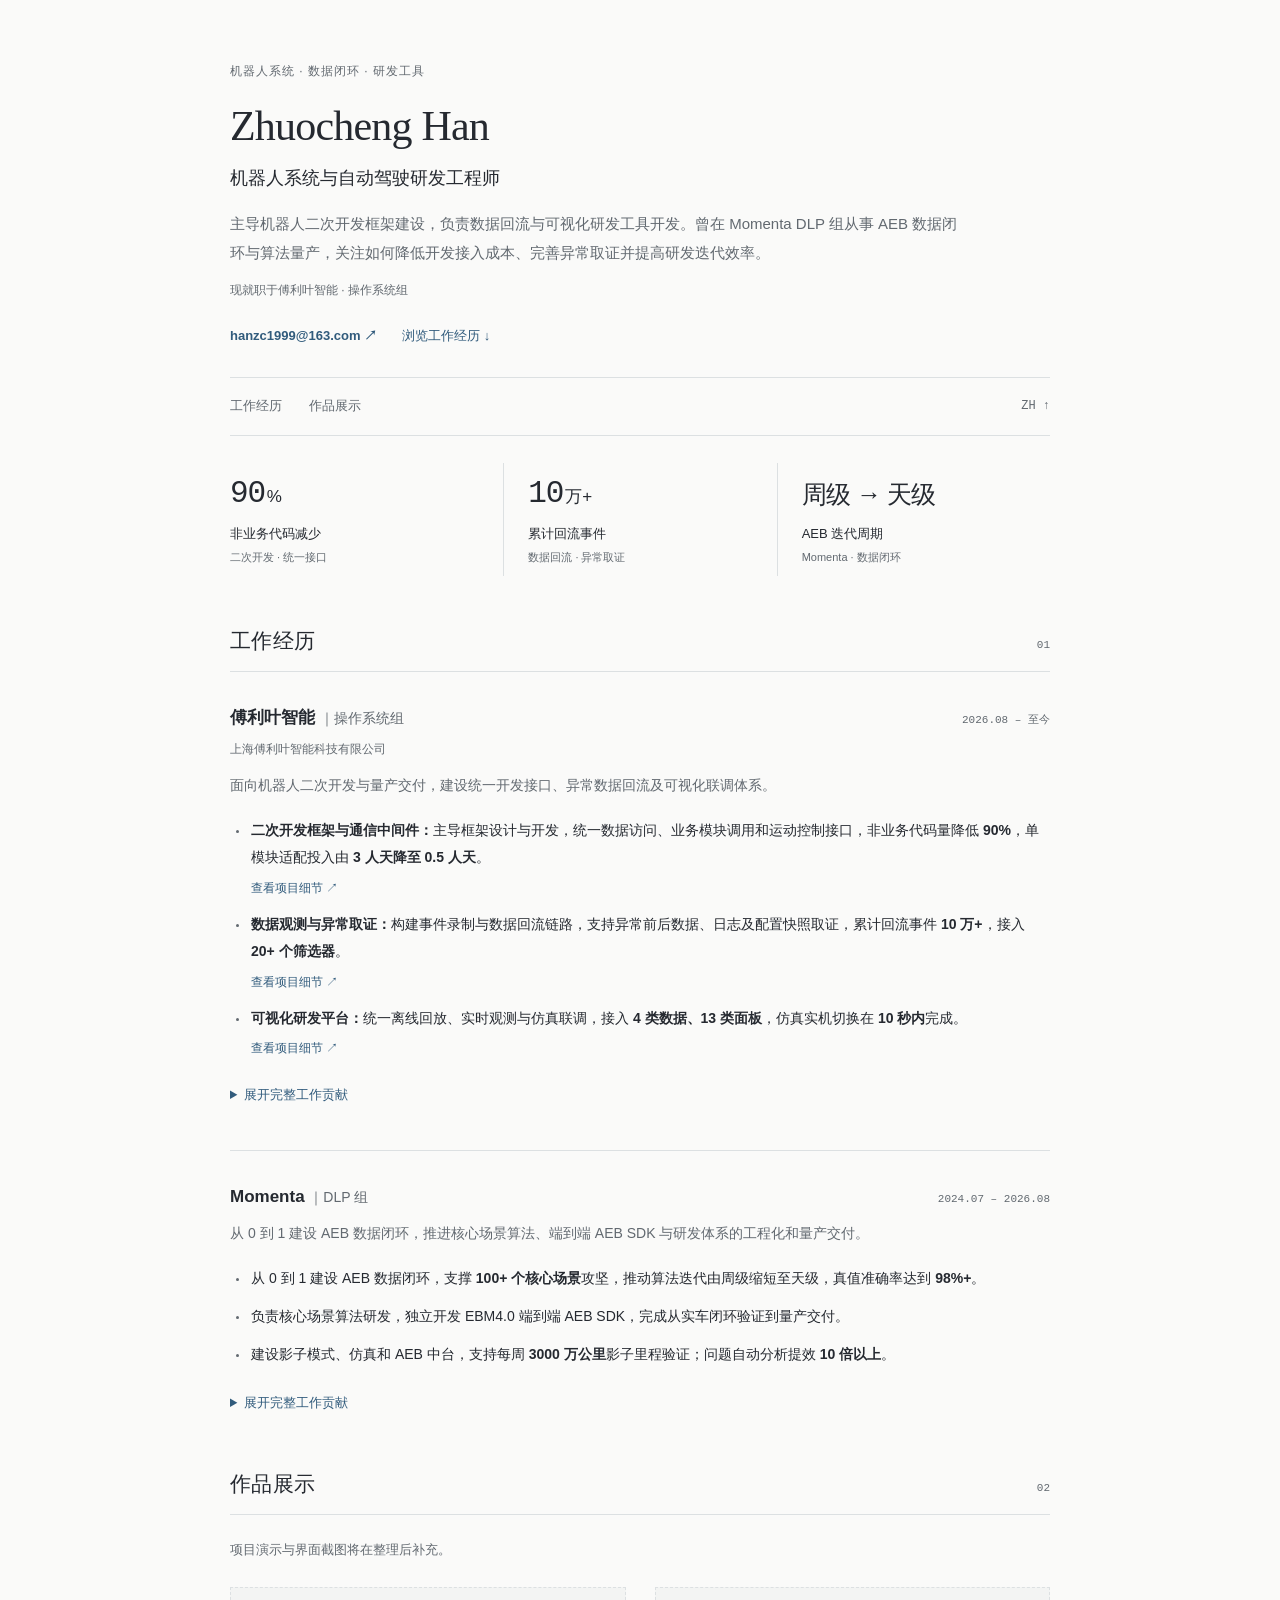
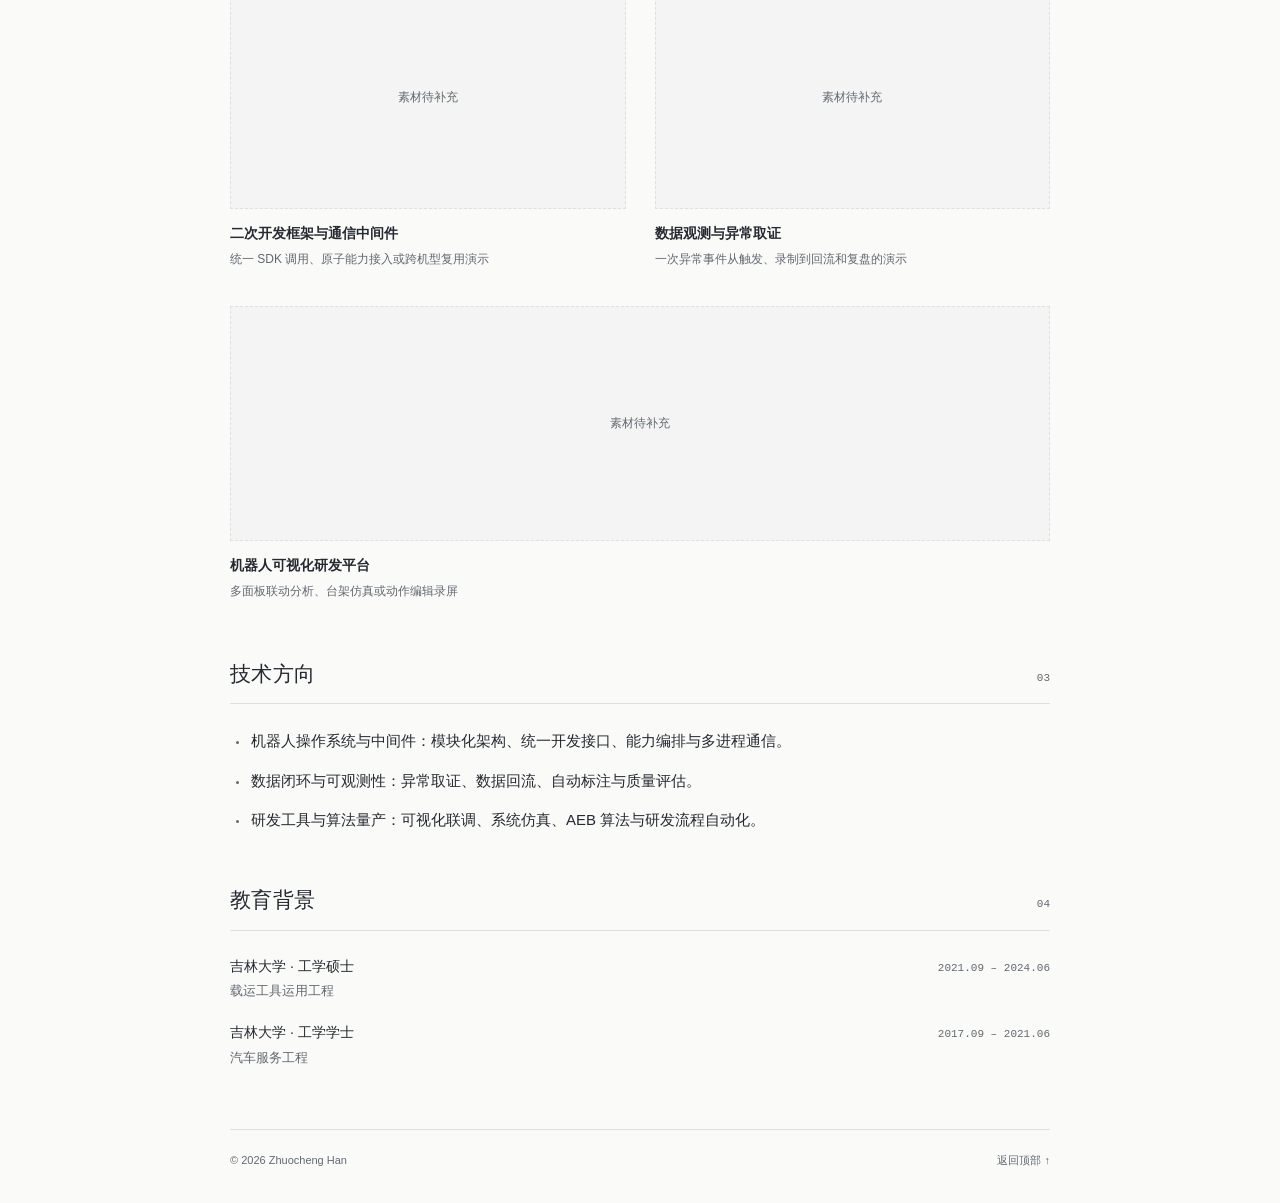
==== index.html @ 3498f0a6 "Consolidate project summaries under work experience and simplify labels" ====
<!doctype html>
<html lang="zh-CN">
<head>
  <meta charset="utf-8">
  <meta name="viewport" content="width=device-width, initial-scale=1">
  <meta name="color-scheme" content="light dark">
  <title>Zhuocheng Han｜机器人系统与自动驾驶研发</title>
  <meta name="description" content="Zhuocheng Han，机器人系统与自动驾驶研发工程师。二次开发框架、数据观测与异常取证、可视化研发平台，以及 Momenta AEB 数据闭环与量产经历。">
  <meta property="og:title" content="Zhuocheng Han｜机器人系统与自动驾驶研发">
  <meta property="og:description" content="Zhuocheng Han，机器人系统与自动驾驶研发工程师。二次开发框架、数据观测与异常取证、可视化研发平台，以及 Momenta AEB 数据闭环与量产经历。">
  <meta property="og:type" content="website">
  <link rel="icon" href="favicon.svg" type="image/svg+xml">
  <link rel="stylesheet" href="style.css">
<link rel="canonical" href="https://ganboyu1999.github.io/">
<meta property="og:locale" content="zh_CN">
<meta property="og:url" content="https://ganboyu1999.github.io/">
</head>
<body id="top" class="home">
  <a class="skip-link" href="#main">跳到正文</a>
  <header class="hero"><div class="hero-copy">
<p class="eyebrow">机器人系统 · 数据闭环 · 研发工具</p>
<h1>Zhuocheng Han</h1>
<p class="subtitle">机器人系统与自动驾驶研发工程师</p>
<p class="hero-about">主导机器人二次开发框架建设，负责数据回流与可视化研发工具开发。曾在 Momenta DLP 组从事 AEB 数据闭环与算法量产，关注如何降低开发接入成本、完善异常取证并提高研发迭代效率。</p>
<p class="current-role">现就职于傅利叶智能 · 操作系统组</p>
<div class="hero-links">
<a class="primary-link" href="mailto:hanzc1999@163.com" aria-label="通过邮件联系：hanzc1999@163.com">hanzc1999@163.com <span aria-hidden="true">↗</span></a><a href="#experience">浏览工作经历 <span aria-hidden="true">↓</span></a>
</div>
</div></header><nav class="page-nav" aria-label="页面导航"><a href="#experience">工作经历</a><a href="#works">作品展示</a><a class="nav-top" href="#top" aria-label="返回页面顶部">ZH ↑</a></nav><main id="main"><section id="highlights" class="impact" aria-label="代表成果">
<a href="#development-framework"><span class="impact-value">90<span>%</span></span><span class="impact-label">非业务代码减少</span><span class="impact-context">二次开发 · 统一接口</span></a>
<a href="#data-observability"><span class="impact-value">10<span>万+</span></span><span class="impact-label">累计回流事件</span><span class="impact-context">数据回流 · 异常取证</span></a>
<a href="#experience"><span class="impact-value impact-words">周级 → 天级</span><span class="impact-label">AEB 迭代周期</span><span class="impact-context">Momenta · 数据闭环</span></a>
</section><section id="experience" aria-labelledby="experience-title"><div class="section-heading">
<h2 id="experience-title">工作经历</h2>
<span class="section-number" aria-hidden="true">01</span>
</div>
<article class="experience"><div class="experience-heading">
<h3>傅利叶智能 <span class="team">｜操作系统组</span>
</h3>
<span class="date">2026.08 – 至今</span>
</div>
<p class="company-full">上海傅利叶智能科技有限公司</p>
<p>面向机器人二次开发与量产交付，建设统一开发接口、异常数据回流及可视化联调体系。</p>
<ul class="experience-summary">
<li id="development-framework">
<strong>二次开发框架与通信中间件：</strong>主导框架设计与开发，统一数据访问、业务模块调用和运动控制接口，非业务代码量降低 <strong>90%</strong>，单模块适配投入由 <strong>3 人天降至 0.5 人天</strong>。<a class="experience-project-link" href="frs.html">查看项目细节 <span aria-hidden="true">↗</span></a>
</li>
<li id="data-observability">
<strong>数据观测与异常取证：</strong>构建事件录制与数据回流链路，支持异常前后数据、日志及配置快照取证，累计回流事件 <strong>10 万+</strong>，接入 <strong>20+ 个筛选器</strong>。<a class="experience-project-link" href="fdi.html">查看项目细节 <span aria-hidden="true">↗</span></a>
</li>
<li id="visual-workbench">
<strong>可视化研发平台：</strong>统一离线回放、实时观测与仿真联调，接入 <strong>4 类数据、13 类面板</strong>，仿真实机切换在 <strong>10 秒内</strong>完成。<a class="experience-project-link" href="fviz.html">查看项目细节 <span aria-hidden="true">↗</span></a>
</li>
</ul>
<details class="experience-details"><summary>展开完整工作贡献</summary><div class="details-content">
<h4>二次开发框架与通信中间件</h4>
<ul>
<li>
<strong>降低二次开发门槛：</strong>主导 二次开发框架设计，以 Python/C++ SDK 和 CLI 统一数据访问、业务模块调用及运动控制接口，将通信接入与运行管理从业务逻辑中抽离，非业务代码量降低 <strong>90%</strong>。</li>
<li>
<strong>提高模块复用与交付效率：</strong>设计 Atom 原子能力架构与 workflow 编排，统一模块生命周期和调用方式，实现进程隔离与断流保护；在 GR3/GRW 等项目量产交付中，单模块适配投入由 <strong>3 人天降至 0.5 人天</strong>。</li>
<li>
<strong>减少重复订阅和缓存占用：</strong>实现共享内存与有界缓存机制，让多个模块复用 DDS Reader 和 Topic 缓存，支持多进程只读访问及按需回收，内存使用效率提升 <strong>20%–30%</strong>。</li>
</ul>
<h4>数据观测与异常取证</h4>
<ul>
<li>
<strong>补齐异常发生前后的证据：</strong>构建 DDS 采集、环形前滚缓存与 MCAP 录制链路，解耦数据接收、录制和上传，支持异常事件取证及训练数据采集，累计录制回流事件 <strong>10 万+</strong>。</li>
<li>
<strong>降低业务事件接入成本：</strong>设计统一接口、独立配置的可扩展筛选器架构，支持业务模块自行开发筛选器，自动收集事件前后数据、日志和配置快照，并支持异步上传、失败重试与重启恢复，已接入 <strong>20+ 个筛选器</strong>。</li>
<li>
<strong>为机器人安全功能提供真实数据：</strong>开发摔倒、急停等安全类筛选器，回流召回率 <strong>100%</strong>、准确率 <strong>99%</strong>，累计回流真实摔倒数据 <strong>300+ 条</strong>，支撑问题回溯、执行器与运控算法安全保护功能的开发测试，以及版本准出和客户交付。</li>
</ul>
<h4>可视化研发平台</h4>
<ul>
<li>
<strong>支撑跨团队联动定位问题：</strong>设计开发机器人可视化研发工作台，统一离线回放与实时观测，接入 MCAP、Parquet、运动学轨迹和实时流 <strong>4 类数据</strong>，实现 3D 状态、曲线、图像和消息联动分析，服务系统、感知、导航及运控团队。</li>
<li>
<strong>降低二次开发联调对实机的依赖：</strong>实现机器人系统级台架仿真、场景编辑及仿真实机快速切换，为二开用户提供可视化开发与联调环境，仿真实机切换在 <strong>10 秒内</strong>完成。</li>
<li>
<strong>支持团队扩展和复用研发工具：</strong>实现插件化面板架构和布局复用，支持二开用户自定义面板，已接入运控、感知、FK/IK 动作编辑等 <strong>13 类功能面板</strong>。</li>
</ul>
</div></details></article><article class="experience"><div class="experience-heading">
<h3>Momenta <span class="team">｜DLP 组</span>
</h3>
<span class="date">2024.07 – 2026.08</span>
</div>
<p>从 0 到 1 建设 AEB 数据闭环，推进核心场景算法、端到端 AEB SDK 与研发体系的工程化和量产交付。</p>
<ul class="experience-summary">
<li>从 0 到 1 建设 AEB 数据闭环，支撑 <strong>100+ 个核心场景</strong>攻坚，推动算法迭代由周级缩短至天级，真值准确率达到 <strong>98%+</strong>。</li>
<li>负责核心场景算法研发，独立开发 EBM4.0 端到端 AEB SDK，完成从实车闭环验证到量产交付。</li>
<li>建设影子模式、仿真和 AEB 中台，支持每周 <strong>3000 万公里</strong>影子里程验证；问题自动分析提效 <strong>10 倍以上</strong>。</li>
</ul>
<details class="experience-details"><summary>展开完整工作贡献</summary><div class="details-content">
<h4>数据闭环</h4>
<ul>
<li>
<strong>搭建 AEB 数据闭环：</strong>从 0 到 1 统一管理 AEB 全量数据，支撑 <strong>100+ 个核心场景</strong>攻坚落地，项目在公司内部 <strong>2 次</strong>获得飞轮悬赏令。</li>
<li>
<strong>提高真值生成效率：</strong>构建自车轨迹、自车刹车轨迹及物体未来轨迹预测，实现全场景 AEB 真值自动生成，支持规控算法迭代及 E2E/RTR/IHC 模型训练，产线自动化率达到 <strong>90%+</strong>、真值准确率达到 <strong>98%+</strong>。</li>
<li>
<strong>加速有效数据积累与算法迭代：</strong>建设高质量 AEB 制动数据产线，累计挖掘触发 bag <strong>1100 万+</strong>、单日回流 <strong>3 万+</strong>，推动算法迭代由<strong>周级缩短至天级</strong>，有效数据积累效率提升 <strong>2 个量级</strong>。</li>
<li>
<strong>降低数据标注成本：</strong>累计自动标注 AEB 黄金数据 <strong>500 万+</strong>，覆盖 <strong>20 亿公里</strong>影子里程，提供 CFAM/DAM/TAM 等指标；标注准确率 <strong>90%+</strong>，节省 <strong>80%+</strong> 标注成本。</li>
</ul>
<h4>算法研发</h4>
<ul>
<li>
<strong>完善核心场景 AEB 能力：</strong>负责动物、通用障碍物、三轮车等场景开发，结合规则与模型优化性能，CPD 达到 <strong>100+</strong>、CFAM 达到 <strong>800+</strong>；负责雪地 AEB 功能开发与整体性能优化，改善核心场景正误报表现和刹停性能。</li>
<li>
<strong>推动端到端算法量产：</strong>独立开发 EBM4.0 版本 E2E AEB SDK，解决工程接入问题，完成从实车闭环验证到量产交付。</li>
</ul>
<h4>研发体系与中台建设</h4>
<ul>
<li>
<strong>打通版本验证与迭代链路：</strong>建设 AEB 热更新影子模式研发体系，连接编译、部署测试、数据回流、自动标注、性能看板、仿真回刷与发版，实现每周 <strong>3000 万公里</strong>影子里程验证；建设评测集、指标和仿真工具，推动仿真实车一致性达到 <strong>90%+</strong>。</li>
<li>
<strong>提高问题分析与流转效率：</strong>开发 Agent 自动分析重点案例和路测上报问题并完成流转，自动分析准确率 <strong>70%+</strong>，提效 <strong>10 倍以上</strong>。</li>
<li>
<strong>建设 AEB 研发协作中台：</strong>作为中台负责人开发全链路工具与 Agent，建设技能仓库并接入 BOT；搭建 FO 平台，集成影子准出、实车看板、数据生产、媒体监控、人工标注、一键训练和版本管理，支持产品、测试等团队协作。</li>
</ul>
</div></details></article></section><section id="works" aria-labelledby="works-title"><div class="section-heading">
<h2 id="works-title">作品展示</h2>
<span class="section-number" aria-hidden="true">02</span>
</div>
<p class="section-note">项目演示与界面截图将在整理后补充。</p>
<div class="works-grid">
<article class="work-item" id="work-frs"><div class="work-placeholder" role="note" aria-label="二次开发框架 作品素材待补充">素材待补充</div>
<div>
<h3>二次开发框架与通信中间件</h3>
<p>统一 SDK 调用、原子能力接入或跨机型复用演示</p>
</div></article><article class="work-item" id="work-fdi"><div class="work-placeholder" role="note" aria-label="数据观测与异常取证 作品素材待补充">素材待补充</div>
<div>
<h3>数据观测与异常取证</h3>
<p>一次异常事件从触发、录制到回流和复盘的演示</p>
</div></article><article class="work-item" id="work-fviz"><div class="work-placeholder" role="note" aria-label="可视化研发平台 作品素材待补充">素材待补充</div>
<div>
<h3>机器人可视化研发平台</h3>
<p>多面板联动分析、台架仿真或动作编辑录屏</p>
</div></article>
</div></section><section aria-labelledby="技术方向-title"><div class="section-heading">
<h2 id="技术方向-title">技术方向</h2>
<span class="section-number" aria-hidden="true">03</span>
</div>
<ul>
<li>机器人操作系统与中间件：模块化架构、统一开发接口、能力编排与多进程通信。</li>
<li>数据闭环与可观测性：异常取证、数据回流、自动标注与质量评估。</li>
<li>研发工具与算法量产：可视化联调、系统仿真、AEB 算法与研发流程自动化。</li>
</ul></section><section aria-labelledby="教育背景-title"><div class="section-heading">
<h2 id="教育背景-title">教育背景</h2>
<span class="section-number" aria-hidden="true">04</span>
</div>
<div class="education">
<div class="experience-heading">
<h3>吉林大学 · 工学硕士</h3>
<span class="date">2021.09 – 2024.06</span>
</div>
<p>载运工具运用工程</p>
</div>
<div class="education">
<div class="experience-heading">
<h3>吉林大学 · 工学学士</h3>
<span class="date">2017.09 – 2021.06</span>
</div>
<p>汽车服务工程</p>
</div></section></main>
  <footer><span>© 2026 Zhuocheng Han</span><a href="#top">返回顶部 ↑</a></footer>
</body>
</html>
---- style.css ----
* { box-sizing: border-box; }
:root { color-scheme: light dark; --background: #fafaf9; --surface: #f2f3f3; --text: #252930; --muted: #626970; --rule: #dce0e2; --link: #315b7c; --soft: #f3f4f3; --serif: Georgia, "Songti SC", "STSong", serif; --sans: -apple-system, BlinkMacSystemFont, "Segoe UI", "PingFang SC", "Microsoft YaHei", sans-serif; --mono: ui-monospace, "SFMono-Regular", Consolas, monospace; }
html { scroll-behavior: smooth; scroll-padding-top: 84px; }
body { max-width: 900px; margin: 0 auto; padding: 48px 40px 32px; background: var(--background); color: var(--text); font-family: var(--sans); font-size: 15px; line-height: 1.9; overflow-wrap: break-word; -webkit-font-smoothing: antialiased; }
h1,h2,h3,h4,p,ul,dl,dd,figure { margin: 0; }
h1 { font-family: var(--serif); font-size: 42px; font-weight: 400; line-height: 1.3; letter-spacing: -.8px; margin-bottom: 10px; }
h2 { font-size: 21px; font-weight: 500; line-height: 1.6; letter-spacing: .3px; }
h3 { font-size: 17px; font-weight: 600; line-height: 1.75; }
h4 { font-size: 15px; font-weight: 600; margin: 24px 0 9px; }
p { margin-bottom: 12px; }
strong { font-weight: 600; color: var(--text); }
a { color: var(--link); text-decoration: none; text-underline-offset: 4px; }
a:hover { text-decoration: underline; }
a:focus-visible,summary:focus-visible { outline: 2px solid var(--link); outline-offset: 5px; }
::selection { background: #dce7ec; color: #1d3548; }
.hero { padding: 12px 0 28px; }
.hero-copy { max-width: 760px; }
.eyebrow { font-size: 12px; letter-spacing: 1px; color: var(--muted); margin-bottom: 16px; }
.subtitle { font-size: 18px; line-height: 1.7; margin-bottom: 15px; }
.hero-about { max-width: 730px; color: var(--muted); margin-bottom: 12px; line-height: 1.95; }
.current-role { font-size: 12px; color: var(--muted); margin-bottom: 0; }
.hero-links { display: flex; align-items: baseline; flex-wrap: wrap; gap: 12px 25px; margin-top: 22px; font-size: 13px; }
.hero-links .primary-link { font-weight: 600; }
.hero-links .email { color: var(--muted); font-size: 12px; }
.page-nav { display: flex; align-items: center; gap: 27px; position: sticky; top: 0; z-index: 3; padding: 16px 0; border-top: 1px solid var(--rule); border-bottom: 1px solid var(--rule); background: var(--background); font-size: 13px; }
.page-nav a { color: var(--muted); white-space: nowrap; }
.page-nav a:hover { color: var(--link); }
.page-nav .nav-top { margin-left: auto; font-family: var(--mono); font-size: 12px; }
main > section { margin-top: 48px; }
.section-heading { display: flex; align-items: baseline; justify-content: space-between; gap: 15px; padding-bottom: 13px; margin-bottom: 23px; border-bottom: 1px solid var(--rule); }
.section-number { color: var(--muted); font-family: var(--mono); font-size: 11px; }
.section-note { color: var(--muted); font-size: 13px; }
.impact { display: grid; grid-template-columns: repeat(3,minmax(0,1fr)); gap: 0; margin-top: 27px; margin-bottom: 2px; }
.impact > a { display: block; padding: 8px 24px 8px 0; color: var(--text); }
.impact > a + a { border-left: 1px solid var(--rule); padding-left: 24px; }
.impact > a:hover { text-decoration: none; }
.impact > a:hover .impact-value { color: var(--link); }
.impact-value { display: flex; align-items: baseline; min-height: 47px; font-family: var(--mono); font-size: 31px; line-height: 1.5; letter-spacing: -1.2px; }
.impact-value > span { font-family: var(--sans); font-size: 17px; letter-spacing: 0; margin-left: 2px; }
.impact-words { white-space: nowrap; align-items: center; font-family: var(--sans); font-size: 25px; letter-spacing: -.7px; line-height: 1.85; }
.impact-label { display: block; font-size: 13px; margin-top: 4px; }
.impact-context { display: block; font-size: 11px; color: var(--muted); margin-top: 1px; }
.project-card { display: grid; grid-template-columns: 34px minmax(0,1fr); gap: 17px; padding: 27px 0; border-bottom: 1px solid var(--rule); }
.project-card:first-of-type { padding-top: 5px; }
.project-card:last-child { padding-bottom: 0; border-bottom: 0; }
.project-number { font-family: var(--mono); font-size: 11px; color: var(--muted); padding-top: 3px; }
.project-topics { font-size: 11px; color: var(--muted); margin-bottom: 6px; }
.project-card h3 a { color: var(--text); }
.project-card h3 a:hover { color: var(--link); }
.project-acronym { font-family: var(--mono); font-size: 12px; font-weight: 400; color: var(--link); margin-left: 11px; white-space: nowrap; }
.project-tagline { margin: 9px 0 5px; font-size: 15px; }
.project-role { color: var(--muted); font-size: 14px; margin-bottom: 10px; }
.project-outcome { font-size: 13px; margin-bottom: 10px; font-weight: 500; }
.project-read { font-size: 12px; }
.experience { margin-top: 31px; }
.experience + .experience { margin-top: 39px; padding-top: 31px; border-top: 1px solid var(--rule); }
.experience-heading { display: flex; align-items: baseline; justify-content: space-between; flex-wrap: wrap; gap: 4px 16px; margin-bottom: 8px; }
.team { font-weight: 400; font-size: 14px; white-space: nowrap; color: var(--muted); }
.date { font-family: var(--mono); color: var(--muted); font-size: 11px; white-space: nowrap; font-variant-numeric: tabular-nums; }
.company-full { font-size: 12px; color: var(--muted); margin-top: -3px; }
.experience > p:not(.company-full) { color: var(--muted); font-size: 14px; }
ul { padding-left: 19px; margin-bottom: 14px; }
li { padding-left: 2px; margin-bottom: 11px; }
li::marker { color: var(--muted); font-size: 10px; }
.experience ul { font-size: 14px; line-height: 1.95; }
.experience li > strong:first-child { font-weight: 600; }
.experience-summary { margin-top: 18px; }
.experience-details { margin-top: 18px; }
.experience-details summary { width: fit-content; color: var(--link); font-size: 13px; cursor: pointer; padding: 4px 0; }
.details-content { border-left: 2px solid var(--rule); padding-left: 18px; margin-top: 17px; }
.works-grid { display: grid; grid-template-columns: repeat(2,minmax(0,1fr)); gap: 29px; margin-top: 24px; }
.work-item { min-width: 0; }
.work-item:last-child { grid-column: 1 / -1; }
.work-placeholder { aspect-ratio: 16/9; display: flex; align-items: center; justify-content: center; border: 1px dashed var(--rule); background: var(--soft); color: var(--muted); font-size: 12px; }
.work-item:last-child .work-placeholder { aspect-ratio: 28/8; }
.work-item h3 { font-size: 14px; margin-top: 12px; }
.work-item p { color: var(--muted); font-size: 12px; margin: 3px 0 6px; }
.work-item a { font-size: 12px; }
.education { margin-top: 16px; }
.education .experience-heading { margin-bottom: 1px; }
.education h3 { font-size: 14px; font-weight: 500; }
.education p { margin-bottom: 0; font-size: 13px; color: var(--muted); }
#contact > p { max-width: 650px; color: var(--muted); font-size: 14px; }
.contact-email { display: inline-block; margin-top: 7px; font-family: var(--mono); font-size: 17px; }
footer { display: flex; justify-content: space-between; gap: 14px; margin-top: 58px; padding-top: 20px; border-top: 1px solid var(--rule); color: var(--muted); font-size: 11px; }
footer a { color: var(--muted); }
.skip-link { position: fixed; top: -100px; left: 16px; z-index: 5; background: var(--background); padding: 8px 12px; }
.skip-link:focus { top: 8px; }
.detail-page { max-width: 860px; }
.detail-header { padding: 4px 0 18px; }
.site-name { font-size: 13px; color: var(--muted); margin-bottom: 0; }
.site-name a { color: var(--text); }
.project-intro { margin-top: 42px; }
.project-intro h1 { font-family: var(--sans); font-size: 28px; font-weight: 500; line-height: 1.55; letter-spacing: 0; }
.project-intro .subtitle { color: var(--muted); font-size: 15px; margin-top: 13px; }
.project-scope { font-size: 13px; padding-top: 13px; border-top: 1px solid var(--rule); }
.project-scope span { color: var(--muted); margin-right: 16px; }
.detail-page main > section { margin-top: 38px; }
.detail-page section > h3 { margin: 23px 0 8px; font-size: 16px; }
.detail-page section p, .detail-page section li { font-size: 14px; line-height: 1.95; }
.results > div { display: grid; grid-template-columns: minmax(0,1fr) minmax(0,1fr); gap: 16px; padding: 11px 0; border-bottom: 1px solid var(--rule); }
.results > div:last-child { border-bottom: 0; }
.results dt { color: var(--muted); font-size: 13px; }
.results dd { text-align: right; font-weight: 500; font-size: 14px; }
.detail-placeholder { border: 1px dashed var(--rule); background: var(--soft); color: var(--muted); padding: 50px 16px; text-align: center; margin: 15px 0 9px; font-size: 13px; }
.back-link { margin-top: 31px; font-size: 13px; }
.case-contact { margin-top: 25px; padding-top: 21px; border-top: 1px solid var(--rule); font-size: 13px; color: var(--muted); }
@media (max-width: 640px) {
 body { padding: 28px 22px; } h1 { font-size: 34px; } h2 { font-size: 19px; } h3 { font-size: 16px; }
 .hero { padding-top: 6px; } .subtitle { font-size: 16px; } .hero-about { font-size: 14px; }
 .hero-links { gap: 9px 22px; } .hero-links .email { flex-basis: 100%; }
 .page-nav { gap: 22px; font-size: 12px; padding: 14px 0; } .page-nav .nav-top { display: none; }
 main > section { margin-top: 38px; } .section-heading { padding-bottom: 11px; margin-bottom: 19px; }
 .impact { margin-top: 21px; } .impact > a { padding-right: 12px; } .impact > a + a { padding-left: 13px; }
 .impact-value { font-size: 27px; min-height: 42px; } .impact-value > span { font-size: 14px; } .impact-words { font-size: 16px; line-height: 1.5; letter-spacing: -.6px; }
 .impact-label { font-size: 11px; } .impact-context { display: none; }
 .project-card { grid-template-columns: 23px minmax(0,1fr); gap: 9px; padding: 23px 0; }
 .project-card h3 { font-size: 16px; } .project-tagline { font-size: 14px; } .project-role { font-size: 13px; }
 .project-outcome { font-size: 12px; } .project-acronym { font-size: 11px; margin-left: 8px; }
 .experience-heading { flex-direction: column; gap: 2px; } .company-full { margin-top: 0; } .date { font-size: 11px; }
 .experience + .experience { margin-top: 30px; padding-top: 25px; } .experience ul { font-size: 14px; }
 .works-grid { grid-template-columns: 1fr; gap: 28px; } .work-item:last-child { grid-column: auto; } .work-item:last-child .work-placeholder { aspect-ratio: 16/9; }
 .contact-email { font-size: 14px; } .project-intro { margin-top: 30px; } .project-intro h1 { font-size: 24px; }
 .detail-page .page-nav { gap: 17px; } .detail-page section p,.detail-page section li { font-size: 14px; }
 footer { margin-top: 43px; }
}
@media (max-width: 360px) { body { padding-left: 18px; padding-right: 18px; } .page-nav { gap: 17px; } .detail-page .page-nav { gap: 11px; } .impact-words { font-size: 14px; line-height: 1.5; } .impact > a + a { padding-left: 10px; } .impact > a { padding-right: 8px; } .results > div { grid-template-columns: 1fr; gap: 2px; } .results dd { text-align: left; } }
@media (prefers-color-scheme: dark) { :root { --background: #151619; --surface: #1c1e22; --text: #d8dadd; --muted: #9da3ac; --rule: #2c3036; --link: #a0bbce; --soft: #191b1e; } ::selection { background: #36444e; color: #eef3f5; } }
@media (prefers-reduced-motion: reduce) { html { scroll-behavior: auto; } }
@media print { :root { --background: #fff; --text: #111; --muted: #444; --rule: #bbb; --link: #111; --soft: #fff; } body { max-width: none; padding: 0; font-size: 11pt; } .page-nav,.skip-link,footer,.work-placeholder,.detail-placeholder,.hero-links { display: none; } main > section { margin-top: 24px; } h2,h3,h4 { break-after: avoid; } li { break-inside: avoid; } .experience-details > .details-content { display: block; content-visibility: visible; } .experience-details::details-content { display: block; content-visibility: visible; } .impact { margin: 16px 0; } .works-grid { display: block; } }

/* Project details are attached to their corresponding employment contribution. */
.experience-project-link { display: block; width: fit-content; margin-top: 5px; font-size: 12px; font-weight: 400; }
.experience-summary > li[id] { scroll-margin-top: 84px; }
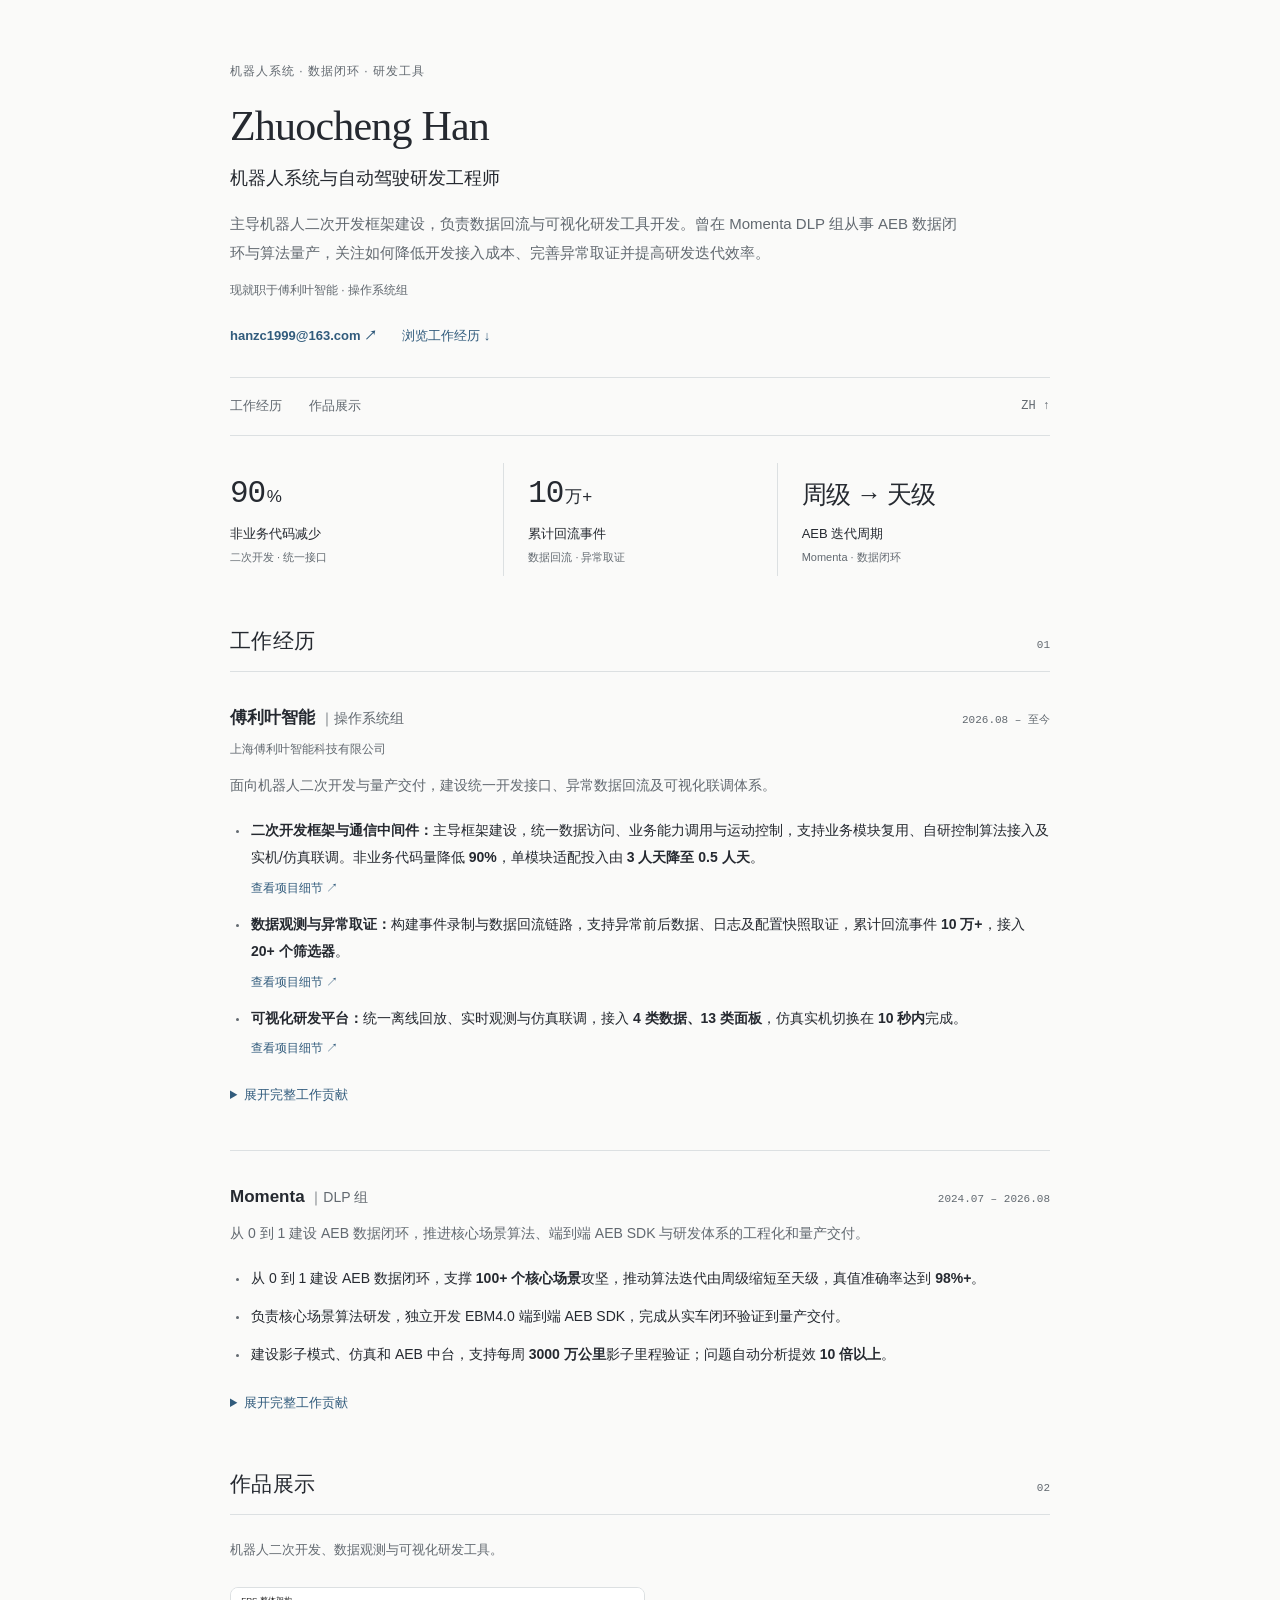
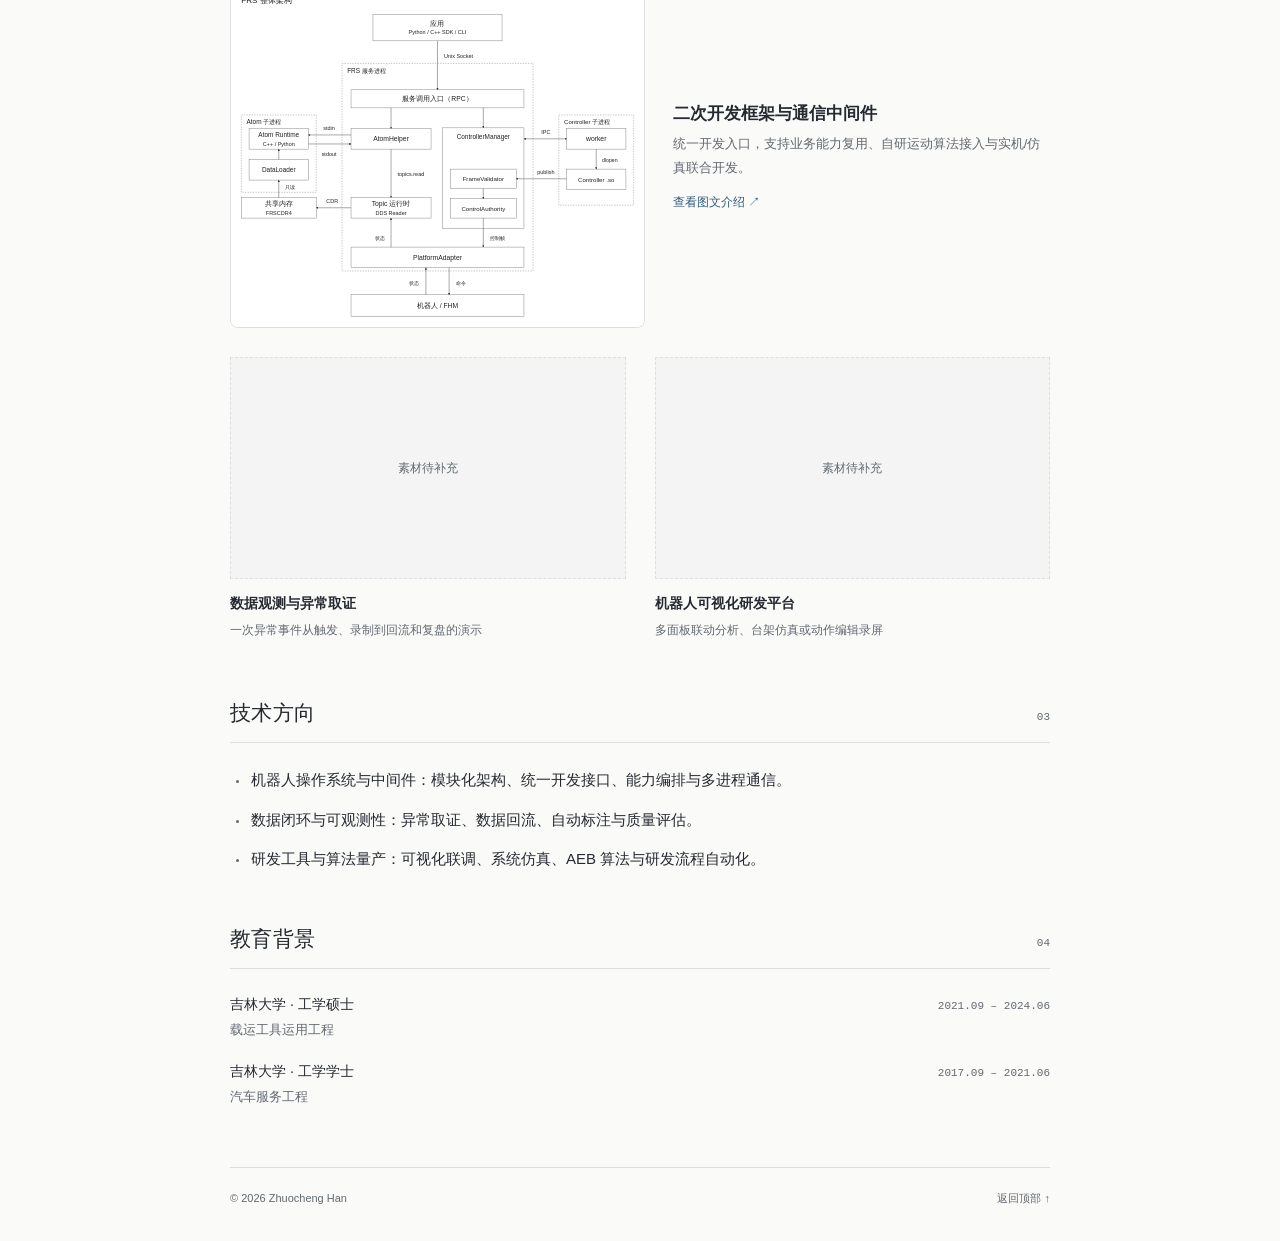
==== commit 3dfabcb7: "补充二次开发成果与作品展示入口" ====
--- a/index.html
+++ b/index.html
@@ -43,7 +43,7 @@
 <p>面向机器人二次开发与量产交付，建设统一开发接口、异常数据回流及可视化联调体系。</p>
 <ul class="experience-summary">
 <li id="development-framework">
-<strong>二次开发框架与通信中间件：</strong>主导框架设计与开发，统一数据访问、业务模块调用和运动控制接口，非业务代码量降低 <strong>90%</strong>，单模块适配投入由 <strong>3 人天降至 0.5 人天</strong>。<a class="experience-project-link" href="frs.html">查看项目细节 <span aria-hidden="true">↗</span></a>
+<strong>二次开发框架与通信中间件：</strong>主导框架建设，统一数据访问、业务能力调用与运动控制，支持业务模块复用、自研控制算法接入及实机/仿真联调。非业务代码量降低 <strong>90%</strong>，单模块适配投入由 <strong>3 人天降至 0.5 人天</strong>。<a class="experience-project-link" href="frs.html">查看项目细节 <span aria-hidden="true">↗</span></a>
 </li>
 <li id="data-observability">
 <strong>数据观测与异常取证：</strong>构建事件录制与数据回流链路，支持异常前后数据、日志及配置快照取证，累计回流事件 <strong>10 万+</strong>，接入 <strong>20+ 个筛选器</strong>。<a class="experience-project-link" href="fdi.html">查看项目细节 <span aria-hidden="true">↗</span></a>
@@ -55,12 +55,12 @@
 <details class="experience-details"><summary>展开完整工作贡献</summary><div class="details-content">
 <h4>二次开发框架与通信中间件</h4>
 <ul>
-<li>
-<strong>降低二次开发门槛：</strong>主导 二次开发框架设计，以 Python/C++ SDK 和 CLI 统一数据访问、业务模块调用及运动控制接口，将通信接入与运行管理从业务逻辑中抽离，非业务代码量降低 <strong>90%</strong>。</li>
-<li>
-<strong>提高模块复用与交付效率：</strong>设计 Atom 原子能力架构与 workflow 编排，统一模块生命周期和调用方式，实现进程隔离与断流保护；在 GR3/GRW 等项目量产交付中，单模块适配投入由 <strong>3 人天降至 0.5 人天</strong>。</li>
-<li>
-<strong>减少重复订阅和缓存占用：</strong>实现共享内存与有界缓存机制，让多个模块复用 DDS Reader 和 Topic 缓存，支持多进程只读访问及按需回收，内存使用效率提升 <strong>20%–30%</strong>。</li>
+<li><strong>降低二次开发门槛：</strong>主导框架设计与开发，统一机器人数据、业务能力及运动控制接口，将通信接入、运行管理和异常处理从业务逻辑中抽离，非业务代码量降低 <strong>90%</strong>。</li>
+<li><strong>提高模块复用与交付效率：</strong>建设可独立开发、部署和组合调用的原子能力体系，统一模块启动、任务执行、状态查询与退出管理，支撑 GR3/GRW 等项目量产交付，单模块适配投入由 <strong>3 人天降至 0.5 人天</strong>。</li>
+<li><strong>支持自研运动算法接入：</strong>建设控制器接入与管理机制，支持用户自主开发运动控制算法，统一控制器运行、切换和停止流程，完成自研控制器与内置运控之间的控制权交接。</li>
+<li><strong>完善任务执行与问题追溯：</strong>贯通任务发起、受理、进度报告及结果查询，支持执行记录留存和异常追踪，提高多模块协作与复杂任务联调效率。</li>
+<li><strong>减少重复数据接入成本：</strong>建设共享数据访问与有界缓存机制，支持多个模块复用订阅及缓存资源，并按使用需求建立和回收，内存使用效率提升 <strong>20%–30%</strong>。</li>
+<li><strong>提高跨环境研发效率：</strong>统一实机与仿真的开发接口，支持业务模块和控制算法在不同环境中接入、验证与联调，减少重复适配及研发过程对实机的依赖。</li>
 </ul>
 <h4>数据观测与异常取证</h4>
 <ul>
@@ -123,12 +123,14 @@
 <h2 id="works-title">作品展示</h2>
 <span class="section-number" aria-hidden="true">02</span>
 </div>
-<p class="section-note">项目演示与界面截图将在整理后补充。</p>
+<p class="section-note">机器人二次开发、数据观测与可视化研发工具。</p>
 <div class="works-grid">
-<article class="work-item" id="work-frs"><div class="work-placeholder" role="note" aria-label="二次开发框架 作品素材待补充">素材待补充</div>
+<article class="work-item" id="work-frs">
+<a class="work-image-link" href="frs.html#project-works" aria-label="查看二次开发框架图文介绍"><img class="work-image" src="assets/frs-module-integration.svg" width="1280" height="1052" loading="lazy" alt="开发者文档中的整体架构图，呈现应用、业务模块、控制器和机器人系统之间的关系"></a>
 <div>
-<h3>二次开发框架与通信中间件</h3>
-<p>统一 SDK 调用、原子能力接入或跨机型复用演示</p>
+<h3><a href="frs.html">二次开发框架与通信中间件</a></h3>
+<p>统一开发入口，支持业务能力复用、自研运动算法接入与实机/仿真联合开发。</p>
+<a href="frs.html#project-works">查看图文介绍 <span aria-hidden="true">↗</span></a>
 </div></article><article class="work-item" id="work-fdi"><div class="work-placeholder" role="note" aria-label="数据观测与异常取证 作品素材待补充">素材待补充</div>
 <div>
 <h3>数据观测与异常取证</h3>
--- a/style.css
+++ b/style.css
@@ -132,3 +132,27 @@
 /* Project details are attached to their corresponding employment contribution. */
 .experience-project-link { display: block; width: fit-content; margin-top: 5px; font-size: 12px; font-weight: 400; }
 .experience-summary > li[id] { scroll-margin-top: 84px; }
+
+.work-image-link { display: block; }
+.work-image { display: block; width: 100%; height: auto; border: 1px solid var(--rule); border-radius: 8px; background: #fff; }
+#work-frs { grid-column: 1 / -1; display: grid; grid-template-columns: minmax(0,1.1fr) minmax(0,1fr); align-items: center; gap: 28px; }
+#work-frs h3 { margin-top: 0; font-size: 17px; }
+#work-frs p { font-size: 13px; }
+#work-fviz { grid-column: auto; }
+#work-fviz .work-placeholder { aspect-ratio: 16 / 9; }
+.work-item h3 a { color: var(--text); font-size: inherit; }
+.outcome-summary { margin-top: 19px; color: var(--muted); }
+.capability-grid { display: grid; grid-template-columns: repeat(2,minmax(0,1fr)); gap: 21px 35px; }
+.capability-grid h3 { margin-bottom: 6px; font-size: 15px; }
+.capability-grid p { margin-bottom: 0; color: var(--muted); }
+.project-showcase { width: min(1040px,calc(100vw - 44px)); margin: 30px 0 0 50%; transform: translateX(-50%); }
+.project-showcase + .project-showcase { margin-top: 42px; }
+.diagram-original { display: block; overflow: hidden; border: 1px solid var(--rule); border-radius: 8px; background: #fff; cursor: zoom-in; }
+.diagram-original > img { display: block; width: 100%; height: auto; }
+.diagram-source-link { display: inline-block; margin-top: 6px; font-size: 12px; }
+.project-showcase figcaption { display: grid; grid-template-columns: 26px minmax(0,1fr); gap: 12px; max-width: 780px; margin: 16px auto 0; }
+.showcase-number { padding-top: 3px; color: var(--muted); font-family: var(--mono); font-size: 11px; }
+.project-showcase h3 { margin-bottom: 5px; font-size: 16px; }
+.project-showcase p { margin-bottom: 0; color: var(--muted); }
+@media(max-width:640px) { #work-frs { grid-template-columns: 1fr; gap: 14px; } .capability-grid { grid-template-columns: 1fr; gap: 20px; } .project-showcase + .project-showcase { margin-top: 32px; } .project-showcase figcaption { grid-template-columns: 21px minmax(0,1fr); gap: 9px; } }
+@media print { .project-showcase { width: 100%; margin-left: 0; transform: none; break-inside: avoid; } .diagram-original > img { max-height: 360px; object-fit: contain; } #work-frs { display: block; } }
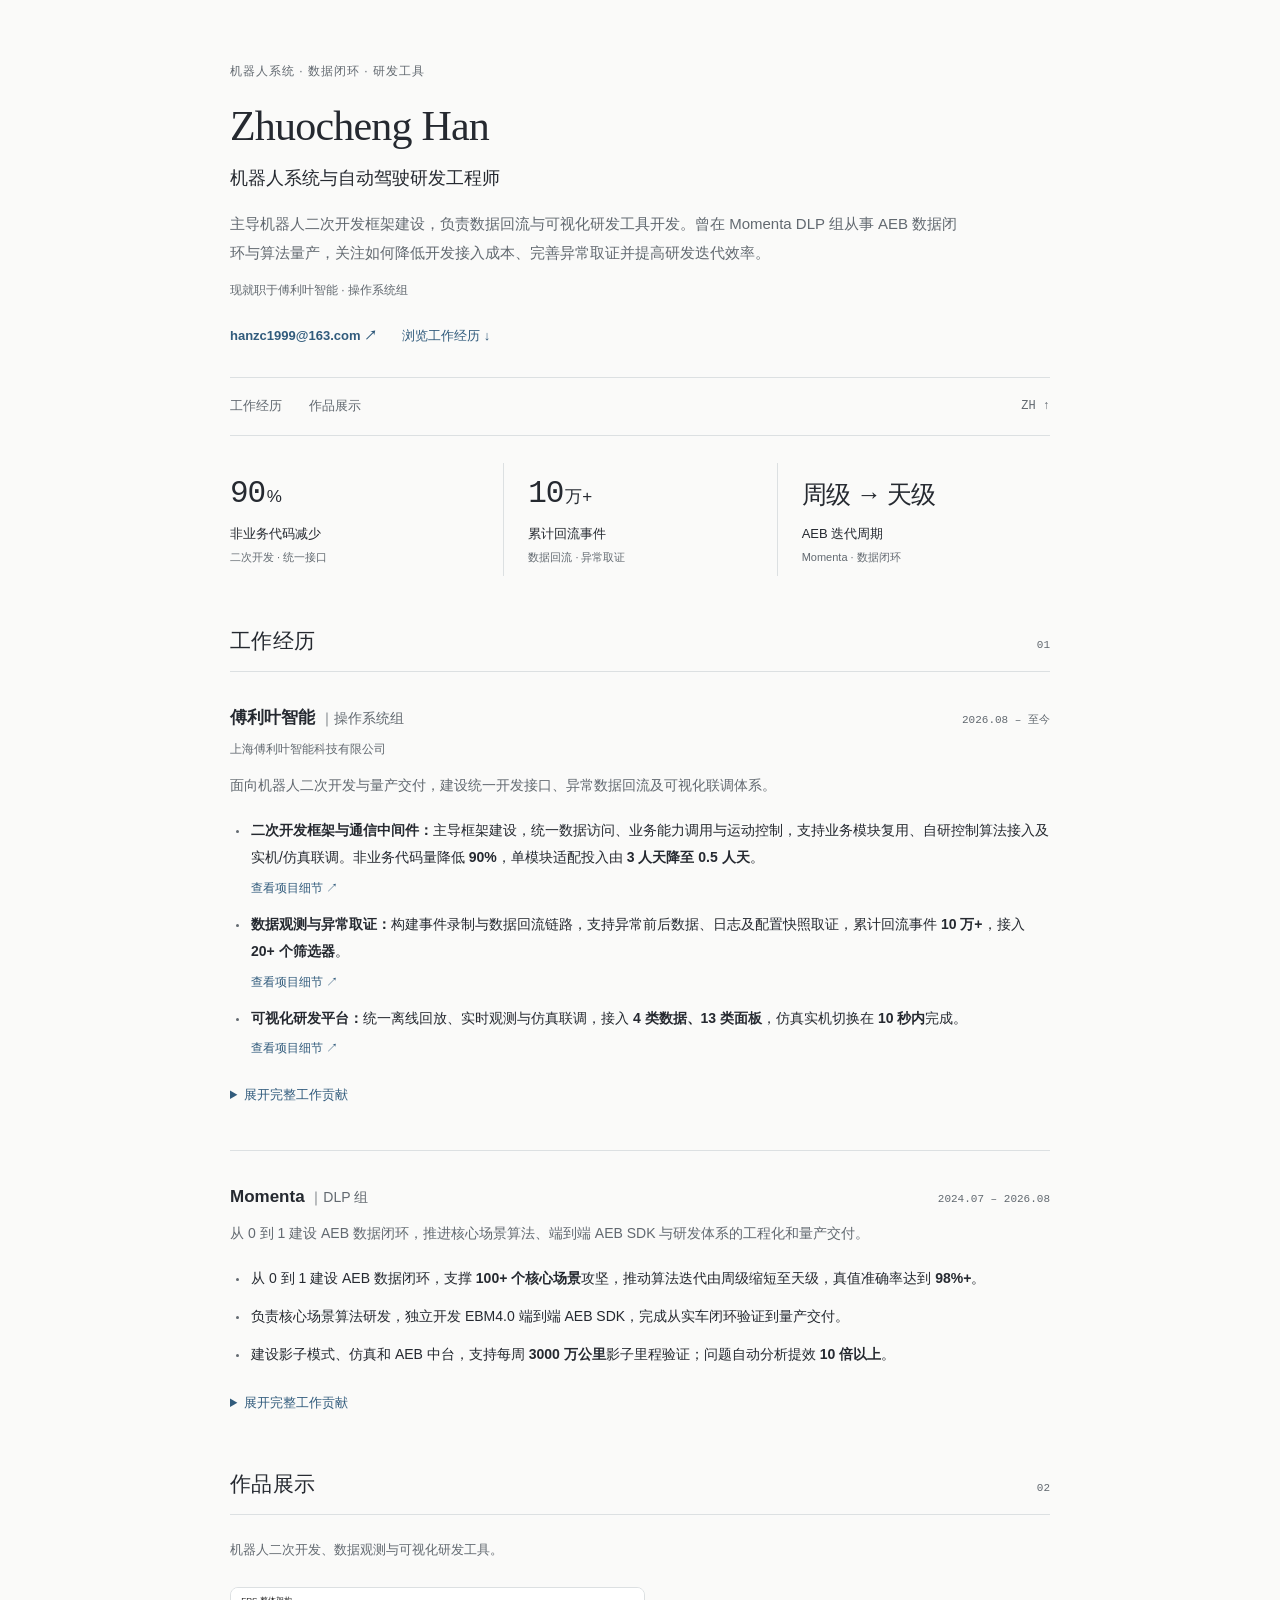
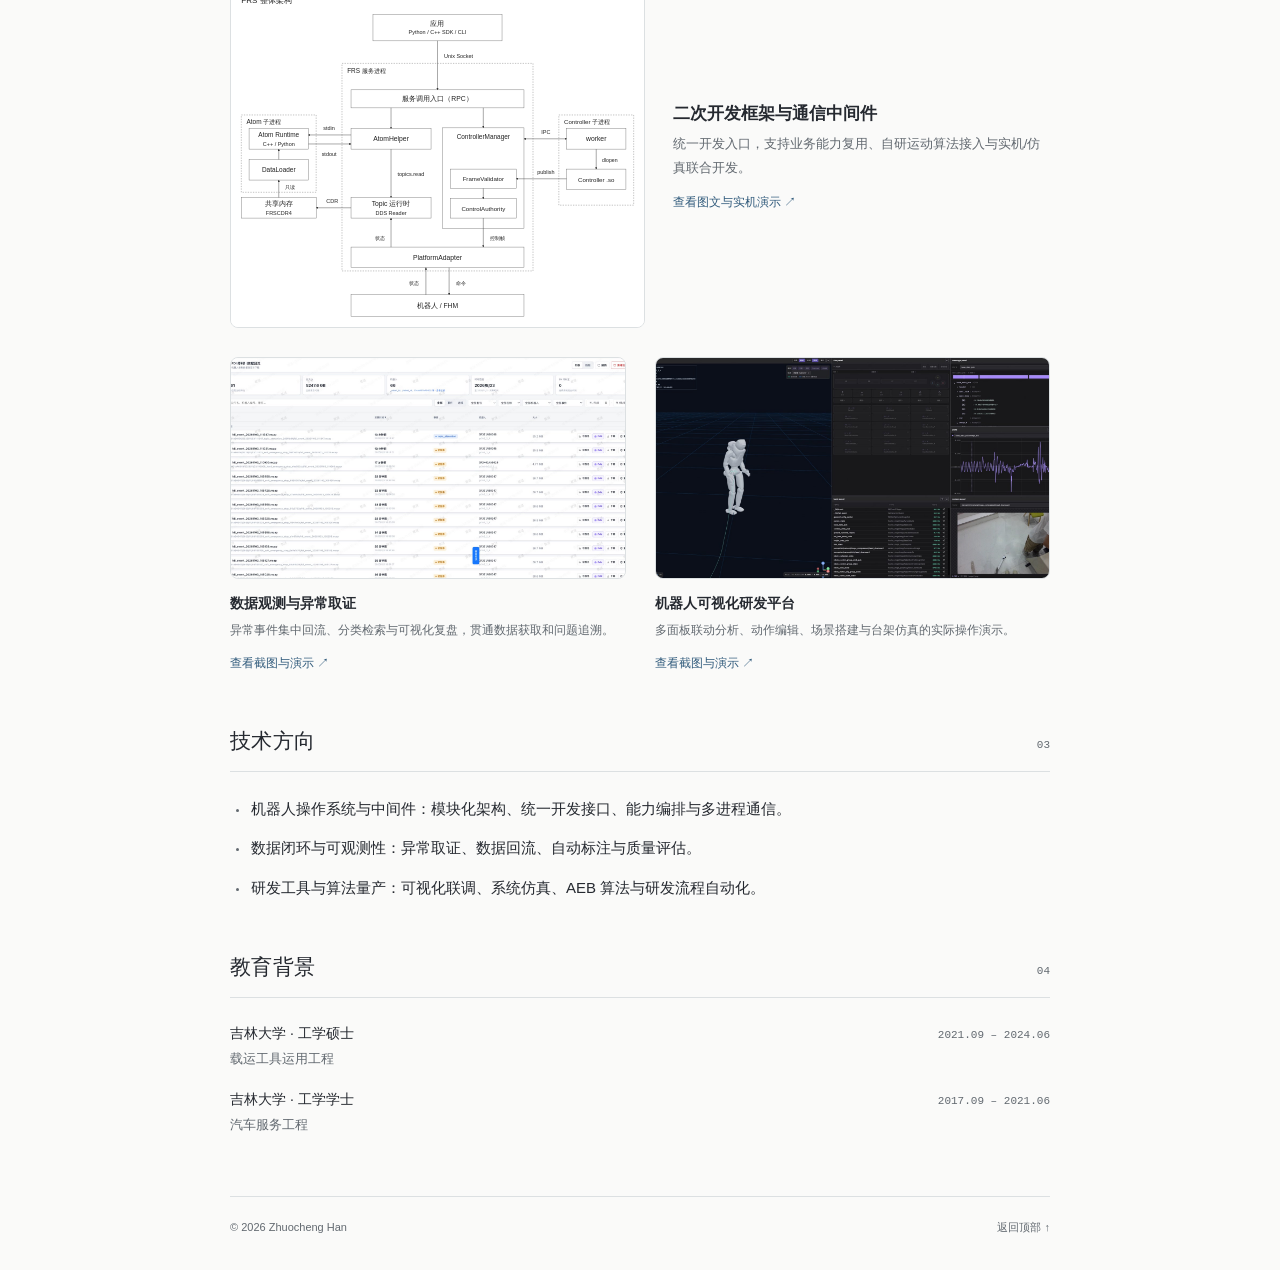
==== commit 31ff97c6: "补充实机、数据回流与可视化作品演示" ====
--- a/index.html
+++ b/index.html
@@ -130,15 +130,19 @@
 <div>
 <h3><a href="frs.html">二次开发框架与通信中间件</a></h3>
 <p>统一开发入口，支持业务能力复用、自研运动算法接入与实机/仿真联合开发。</p>
-<a href="frs.html#project-works">查看图文介绍 <span aria-hidden="true">↗</span></a>
-</div></article><article class="work-item" id="work-fdi"><div class="work-placeholder" role="note" aria-label="数据观测与异常取证 作品素材待补充">素材待补充</div>
+<a href="frs.html#project-works">查看图文与实机演示 <span aria-hidden="true">↗</span></a>
+</div></article><article class="work-item" id="work-fdi">
+<a class="work-image-link" href="fdi.html#project-works" aria-label="查看数据观测与异常取证作品"><img class="work-image" src="assets/fdi-data-library.jpg" width="1600" height="836" loading="lazy" alt="机器人异常事件数据回流平台的统计、筛选与事件列表"></a>
 <div>
-<h3>数据观测与异常取证</h3>
-<p>一次异常事件从触发、录制到回流和复盘的演示</p>
-</div></article><article class="work-item" id="work-fviz"><div class="work-placeholder" role="note" aria-label="可视化研发平台 作品素材待补充">素材待补充</div>
+<h3><a href="fdi.html">数据观测与异常取证</a></h3>
+<p>异常事件集中回流、分类检索与可视化复盘，贯通数据获取和问题追溯。</p>
+<a href="fdi.html#project-works">查看截图与演示 <span aria-hidden="true">↗</span></a>
+</div></article><article class="work-item" id="work-fviz">
+<a class="work-image-link" href="fviz.html#project-works" aria-label="查看机器人可视化研发平台作品"><img class="work-image" src="assets/fviz-analysis-workbench.jpg" width="1600" height="820" loading="lazy" alt="机器人三维姿态、曲线、消息与相机图像联动展示的研发工作台"></a>
 <div>
-<h3>机器人可视化研发平台</h3>
-<p>多面板联动分析、台架仿真或动作编辑录屏</p>
+<h3><a href="fviz.html">机器人可视化研发平台</a></h3>
+<p>多面板联动分析、动作编辑、场景搭建与台架仿真的实际操作演示。</p>
+<a href="fviz.html#project-works">查看截图与演示 <span aria-hidden="true">↗</span></a>
 </div></article>
 </div></section><section aria-labelledby="技术方向-title"><div class="section-heading">
 <h2 id="技术方向-title">技术方向</h2>
--- a/style.css
+++ b/style.css
@@ -156,3 +156,10 @@
 .project-showcase p { margin-bottom: 0; color: var(--muted); }
 @media(max-width:640px) { #work-frs { grid-template-columns: 1fr; gap: 14px; } .capability-grid { grid-template-columns: 1fr; gap: 20px; } .project-showcase + .project-showcase { margin-top: 32px; } .project-showcase figcaption { grid-template-columns: 21px minmax(0,1fr); gap: 9px; } }
 @media print { .project-showcase { width: 100%; margin-left: 0; transform: none; break-inside: avoid; } .diagram-original > img { max-height: 360px; object-fit: contain; } #work-frs { display: block; } }
+
+.showcase-video { display: block; width: 100%; height: auto; border: 1px solid var(--rule); border-radius: 8px; background: #0a0e16; }
+.showcase-video:focus-visible { outline: 2px solid var(--link); outline-offset: 4px; }
+.media-caption-meta { display: block; margin-top: 6px; color: var(--muted); font-size: 12px; font-variant-numeric: tabular-nums; }
+.screenshot-original { background: #0a0e16; }
+#work-fdi .work-image, #work-fviz .work-image { aspect-ratio: 16 / 9; object-fit: cover; object-position: top; }
+@media print { .showcase-video { max-height: 320px; object-fit: contain; } }
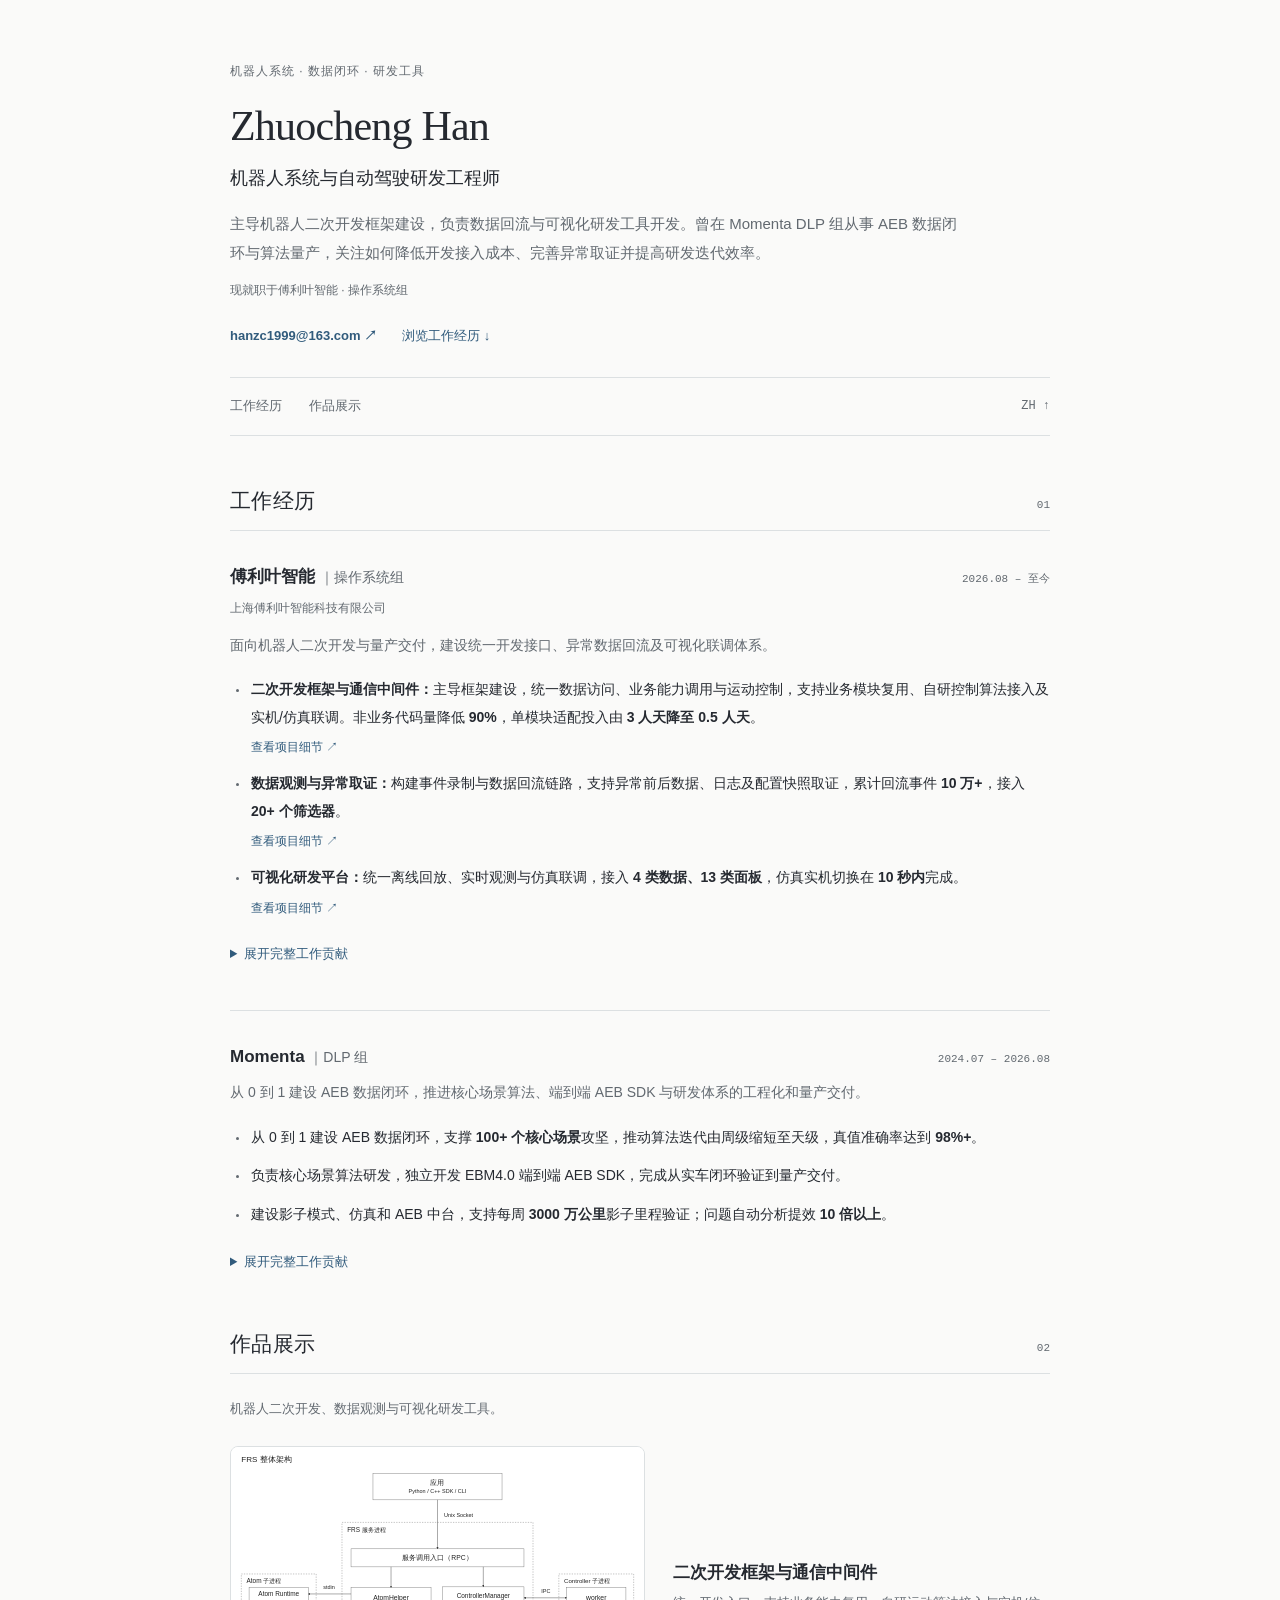
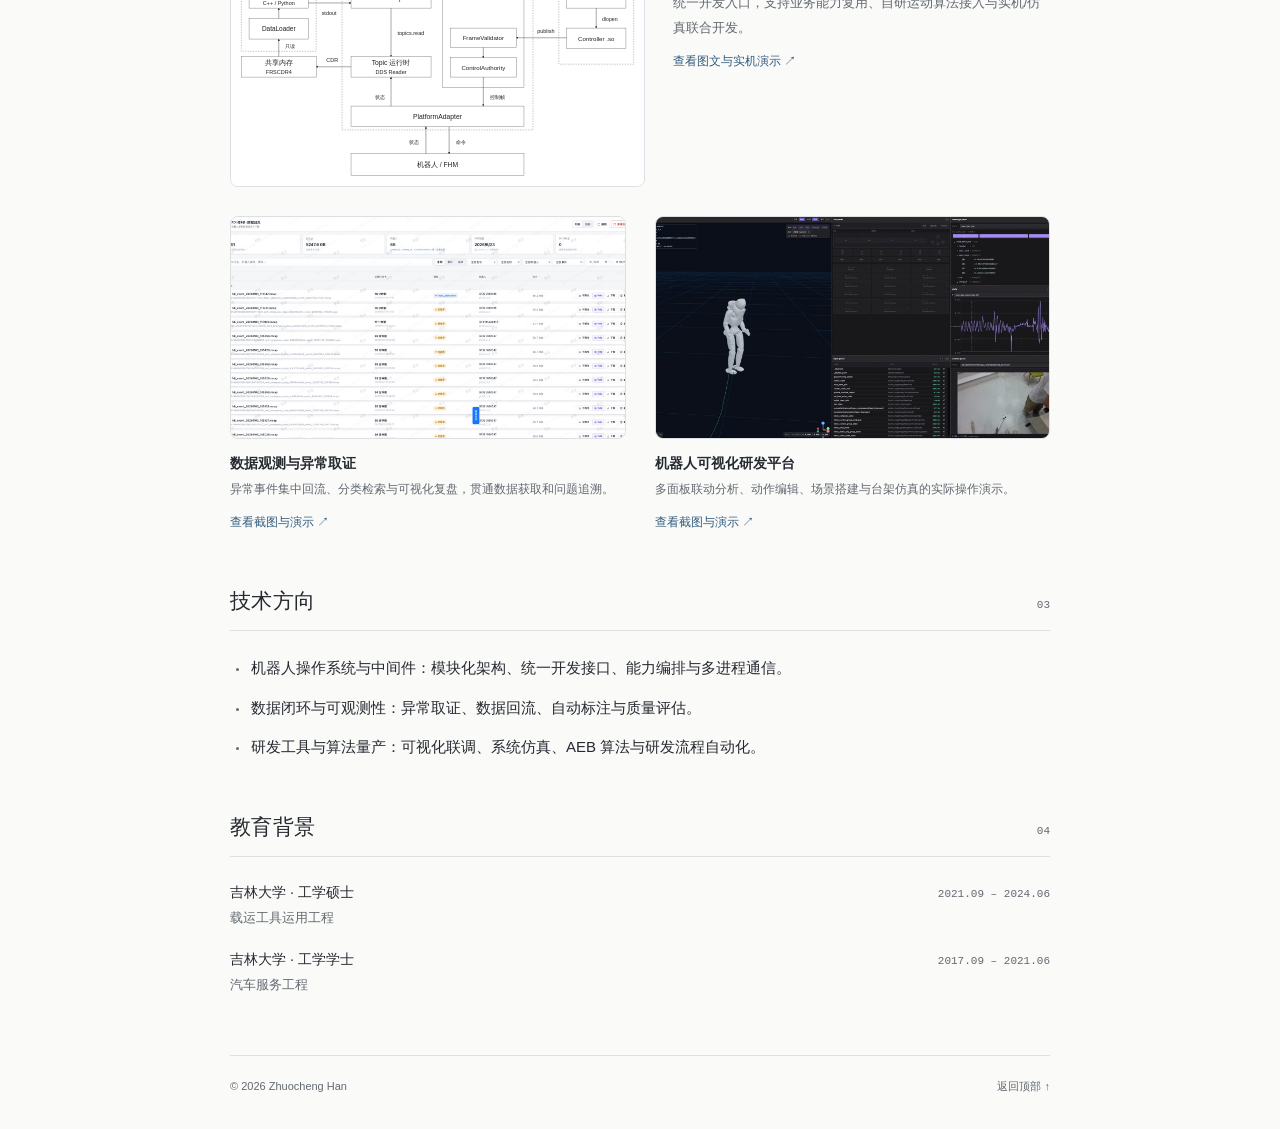
==== commit 29b8f128: "Remove homepage achievement overview" ====
--- a/index.html
+++ b/index.html
@@ -26,11 +26,7 @@
 <div class="hero-links">
 <a class="primary-link" href="mailto:hanzc1999@163.com" aria-label="通过邮件联系：hanzc1999@163.com">hanzc1999@163.com <span aria-hidden="true">↗</span></a><a href="#experience">浏览工作经历 <span aria-hidden="true">↓</span></a>
 </div>
-</div></header><nav class="page-nav" aria-label="页面导航"><a href="#experience">工作经历</a><a href="#works">作品展示</a><a class="nav-top" href="#top" aria-label="返回页面顶部">ZH ↑</a></nav><main id="main"><section id="highlights" class="impact" aria-label="代表成果">
-<a href="#development-framework"><span class="impact-value">90<span>%</span></span><span class="impact-label">非业务代码减少</span><span class="impact-context">二次开发 · 统一接口</span></a>
-<a href="#data-observability"><span class="impact-value">10<span>万+</span></span><span class="impact-label">累计回流事件</span><span class="impact-context">数据回流 · 异常取证</span></a>
-<a href="#experience"><span class="impact-value impact-words">周级 → 天级</span><span class="impact-label">AEB 迭代周期</span><span class="impact-context">Momenta · 数据闭环</span></a>
-</section><section id="experience" aria-labelledby="experience-title"><div class="section-heading">
+</div></header><nav class="page-nav" aria-label="页面导航"><a href="#experience">工作经历</a><a href="#works">作品展示</a><a class="nav-top" href="#top" aria-label="返回页面顶部">ZH ↑</a></nav><main id="main"><section id="experience" aria-labelledby="experience-title"><div class="section-heading">
 <h2 id="experience-title">工作经历</h2>
 <span class="section-number" aria-hidden="true">01</span>
 </div>
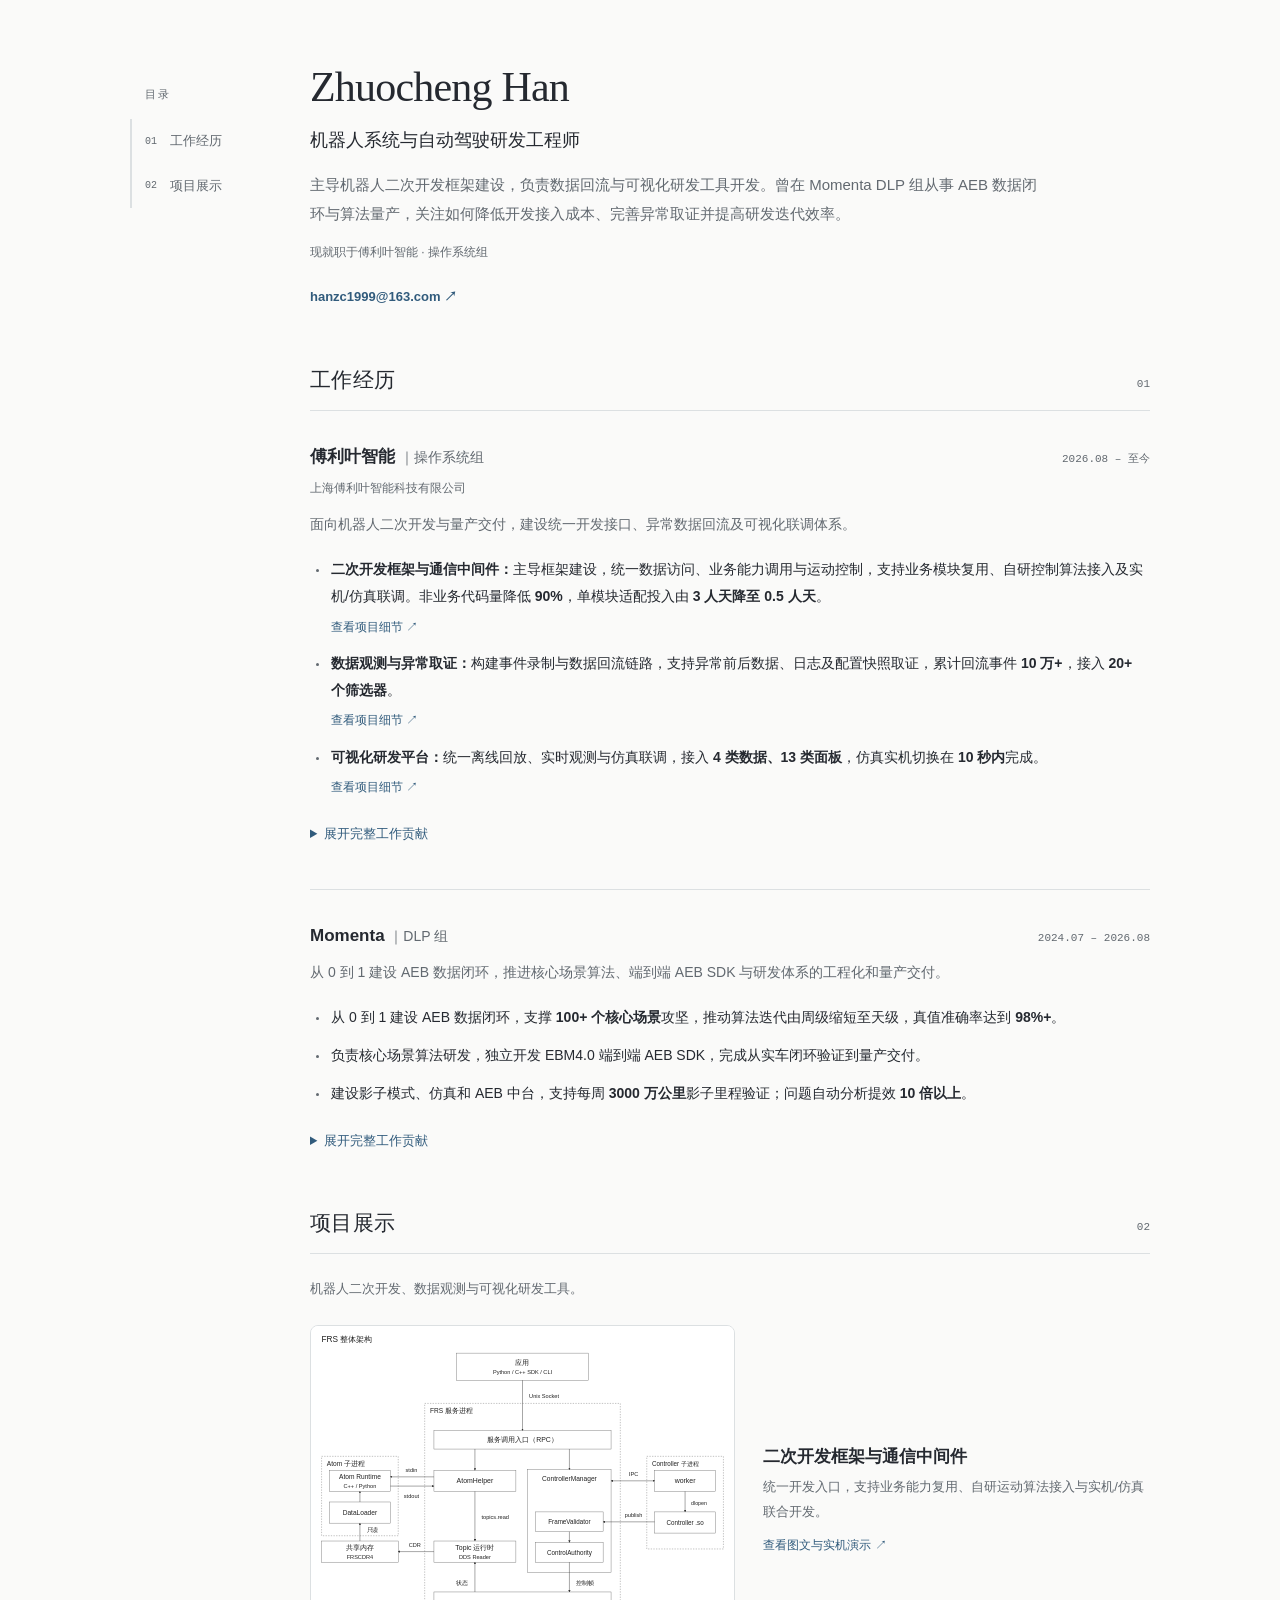
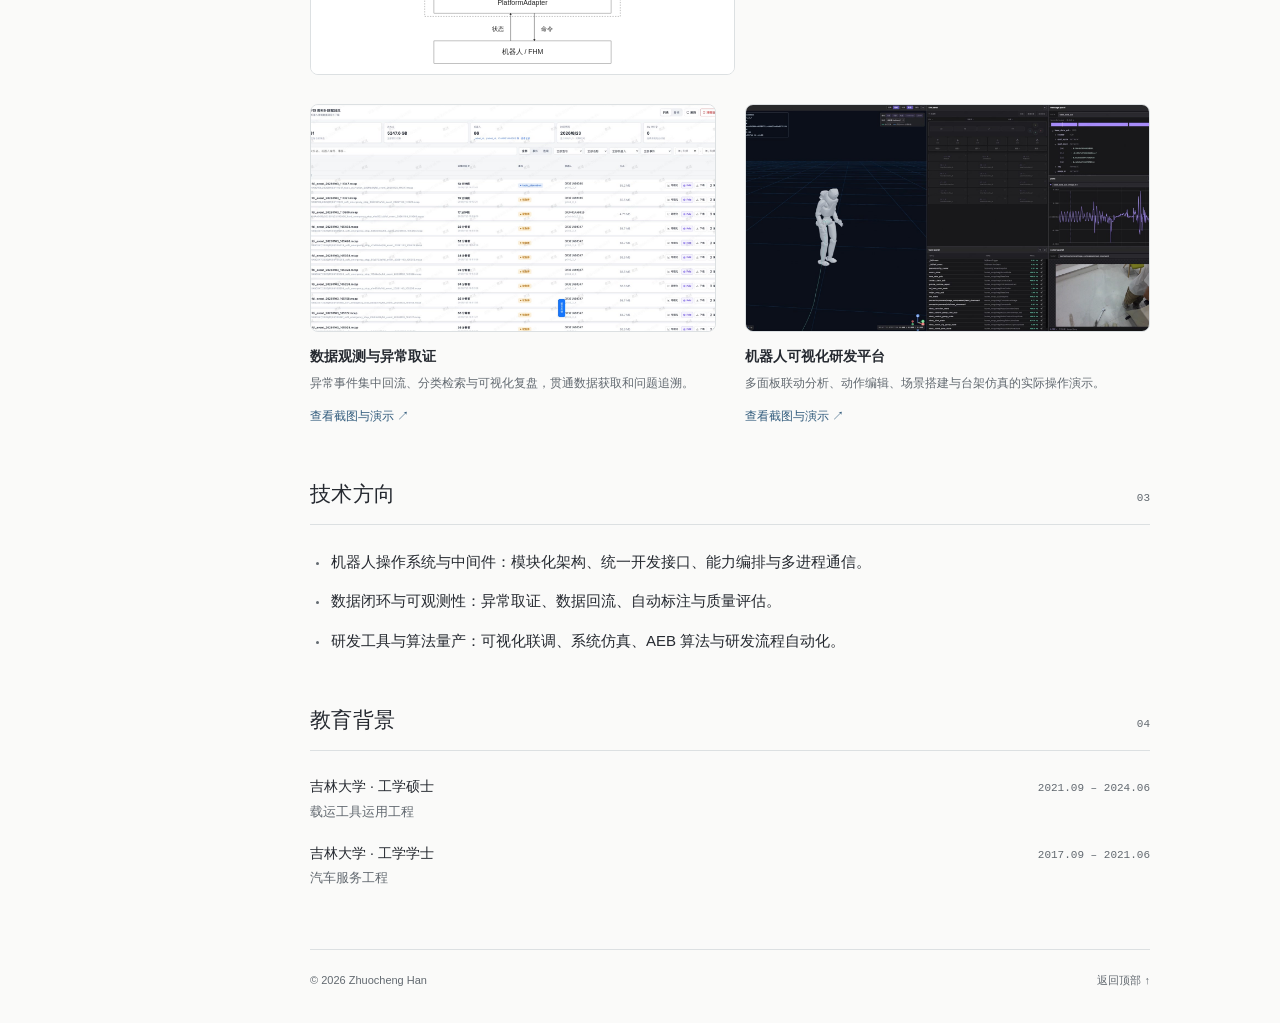
==== commit 6f6777a7: "Add sidebar navigation and refine homepage wording" ====
--- a/index.html
+++ b/index.html
@@ -11,6 +11,7 @@
   <meta property="og:type" content="website">
   <link rel="icon" href="favicon.svg" type="image/svg+xml">
   <link rel="stylesheet" href="style.css">
+  <script src="navigation.js" defer></script>
 <link rel="canonical" href="https://ganboyu1999.github.io/">
 <meta property="og:locale" content="zh_CN">
 <meta property="og:url" content="https://ganboyu1999.github.io/">
@@ -18,15 +19,27 @@
 <body id="top" class="home">
   <a class="skip-link" href="#main">跳到正文</a>
   <header class="hero"><div class="hero-copy">
-<p class="eyebrow">机器人系统 · 数据闭环 · 研发工具</p>
 <h1>Zhuocheng Han</h1>
 <p class="subtitle">机器人系统与自动驾驶研发工程师</p>
 <p class="hero-about">主导机器人二次开发框架建设，负责数据回流与可视化研发工具开发。曾在 Momenta DLP 组从事 AEB 数据闭环与算法量产，关注如何降低开发接入成本、完善异常取证并提高研发迭代效率。</p>
 <p class="current-role">现就职于傅利叶智能 · 操作系统组</p>
 <div class="hero-links">
-<a class="primary-link" href="mailto:hanzc1999@163.com" aria-label="通过邮件联系：hanzc1999@163.com">hanzc1999@163.com <span aria-hidden="true">↗</span></a><a href="#experience">浏览工作经历 <span aria-hidden="true">↓</span></a>
+<a class="primary-link" href="mailto:hanzc1999@163.com" aria-label="通过邮件联系：hanzc1999@163.com">hanzc1999@163.com <span aria-hidden="true">↗</span></a>
 </div>
-</div></header><nav class="page-nav" aria-label="页面导航"><a href="#experience">工作经历</a><a href="#works">作品展示</a><a class="nav-top" href="#top" aria-label="返回页面顶部">ZH ↑</a></nav><main id="main"><section id="experience" aria-labelledby="experience-title"><div class="section-heading">
+</div></header>
+<nav class="side-nav" aria-label="页面目录">
+  <p class="directory-title">目录</p>
+  <a href="#experience"><span aria-hidden="true">01</span>工作经历</a>
+  <a href="#works"><span aria-hidden="true">02</span>项目展示</a>
+</nav>
+<details class="mobile-directory">
+  <summary>目录 <span aria-hidden="true">≡</span></summary>
+  <nav aria-label="页面目录">
+    <a href="#experience"><span aria-hidden="true">01</span>工作经历</a>
+    <a href="#works"><span aria-hidden="true">02</span>项目展示</a>
+  </nav>
+</details>
+<main id="main"><section id="experience" aria-labelledby="experience-title"><div class="section-heading">
 <h2 id="experience-title">工作经历</h2>
 <span class="section-number" aria-hidden="true">01</span>
 </div>
@@ -91,7 +104,7 @@
 <h4>数据闭环</h4>
 <ul>
 <li>
-<strong>搭建 AEB 数据闭环：</strong>从 0 到 1 统一管理 AEB 全量数据，支撑 <strong>100+ 个核心场景</strong>攻坚落地，项目在公司内部 <strong>2 次</strong>获得飞轮悬赏令。</li>
+<strong>搭建 AEB 数据闭环：</strong>从0到1搭建AEB数据闭环体系，支撑 <strong>100+ 个核心场景</strong>攻坚落地，项目在公司内部 <strong>2 次</strong>获得飞轮悬赏令。</li>
 <li>
 <strong>提高真值生成效率：</strong>构建自车轨迹、自车刹车轨迹及物体未来轨迹预测，实现全场景 AEB 真值自动生成，支持规控算法迭代及 E2E/RTR/IHC 模型训练，产线自动化率达到 <strong>90%+</strong>、真值准确率达到 <strong>98%+</strong>。</li>
 <li>
@@ -116,7 +129,7 @@
 <strong>建设 AEB 研发协作中台：</strong>作为中台负责人开发全链路工具与 Agent，建设技能仓库并接入 BOT；搭建 FO 平台，集成影子准出、实车看板、数据生产、媒体监控、人工标注、一键训练和版本管理，支持产品、测试等团队协作。</li>
 </ul>
 </div></details></article></section><section id="works" aria-labelledby="works-title"><div class="section-heading">
-<h2 id="works-title">作品展示</h2>
+<h2 id="works-title">项目展示</h2>
 <span class="section-number" aria-hidden="true">02</span>
 </div>
 <p class="section-note">机器人二次开发、数据观测与可视化研发工具。</p>
@@ -128,13 +141,13 @@
 <p>统一开发入口，支持业务能力复用、自研运动算法接入与实机/仿真联合开发。</p>
 <a href="frs.html#project-works">查看图文与实机演示 <span aria-hidden="true">↗</span></a>
 </div></article><article class="work-item" id="work-fdi">
-<a class="work-image-link" href="fdi.html#project-works" aria-label="查看数据观测与异常取证作品"><img class="work-image" src="assets/fdi-data-library.jpg" width="1600" height="836" loading="lazy" alt="机器人异常事件数据回流平台的统计、筛选与事件列表"></a>
+<a class="work-image-link" href="fdi.html#project-works" aria-label="查看数据观测与异常取证项目展示"><img class="work-image" src="assets/fdi-data-library.jpg" width="1600" height="836" loading="lazy" alt="机器人异常事件数据回流平台的统计、筛选与事件列表"></a>
 <div>
 <h3><a href="fdi.html">数据观测与异常取证</a></h3>
 <p>异常事件集中回流、分类检索与可视化复盘，贯通数据获取和问题追溯。</p>
 <a href="fdi.html#project-works">查看截图与演示 <span aria-hidden="true">↗</span></a>
 </div></article><article class="work-item" id="work-fviz">
-<a class="work-image-link" href="fviz.html#project-works" aria-label="查看机器人可视化研发平台作品"><img class="work-image" src="assets/fviz-analysis-workbench.jpg" width="1600" height="820" loading="lazy" alt="机器人三维姿态、曲线、消息与相机图像联动展示的研发工作台"></a>
+<a class="work-image-link" href="fviz.html#project-works" aria-label="查看机器人可视化研发平台项目展示"><img class="work-image" src="assets/fviz-analysis-workbench.jpg" width="1600" height="820" loading="lazy" alt="机器人三维姿态、曲线、消息与相机图像联动展示的研发工作台"></a>
 <div>
 <h3><a href="fviz.html">机器人可视化研发平台</a></h3>
 <p>多面板联动分析、动作编辑、场景搭建与台架仿真的实际操作演示。</p>
--- a/style.css
+++ b/style.css
@@ -22,6 +22,15 @@
 .hero-links { display: flex; align-items: baseline; flex-wrap: wrap; gap: 12px 25px; margin-top: 22px; font-size: 13px; }
 .hero-links .primary-link { font-weight: 600; }
 .hero-links .email { color: var(--muted); font-size: 12px; }
+.home { max-width: 1100px; padding-left: 220px; }
+.side-nav { position: fixed; top: 84px; left: max(28px, calc(50% - 510px)); width: 136px; font-size: 13px; }
+.directory-title { margin-bottom: 14px; padding-left: 15px; color: var(--muted); font-size: 11px; letter-spacing: 2px; }
+.side-nav a, .mobile-directory nav a { display: flex; align-items: center; gap: 13px; padding: 10px 13px; color: var(--muted); border-left: 2px solid var(--rule); }
+.side-nav a span, .mobile-directory nav a span { font-family: var(--mono); font-size: 10px; }
+.side-nav a:hover, .mobile-directory nav a:hover { color: var(--link); text-decoration: none; }
+.side-nav a[aria-current], .mobile-directory nav a[aria-current] { color: var(--link); border-left-color: var(--link); background: var(--soft); }
+.mobile-directory { display: none; }
+.home main > section:first-child { margin-top: 25px; }
 .page-nav { display: flex; align-items: center; gap: 27px; position: sticky; top: 0; z-index: 3; padding: 16px 0; border-top: 1px solid var(--rule); border-bottom: 1px solid var(--rule); background: var(--background); font-size: 13px; }
 .page-nav a { color: var(--muted); white-space: nowrap; }
 .page-nav a:hover { color: var(--link); }
@@ -163,3 +172,19 @@
 .screenshot-original { background: #0a0e16; }
 #work-fdi .work-image, #work-fviz .work-image { aspect-ratio: 16 / 9; object-fit: cover; object-position: top; }
 @media print { .showcase-video { max-height: 320px; object-fit: contain; } }
+
+@media (max-width: 800px) {
+ .home { padding-left: 40px; }
+ .home .hero { padding-top: 28px; }
+ .side-nav { display: none; }
+ .mobile-directory { display: block; position: fixed; top: 16px; right: 16px; z-index: 4; font-size: 13px; }
+ .mobile-directory summary { display: flex; align-items: center; gap: 10px; min-height: 44px; padding: 8px 13px; border: 1px solid var(--rule); border-radius: 6px; background: var(--background); color: var(--muted); cursor: pointer; list-style: none; }
+ .mobile-directory summary::-webkit-details-marker { display: none; }
+ .mobile-directory summary > span { font-size: 18px; line-height: 1; }
+ .mobile-directory[open] summary { color: var(--link); }
+ .mobile-directory nav { position: absolute; right: 0; top: calc(100% + 8px); min-width: 164px; padding: 10px; border: 1px solid var(--rule); border-radius: 8px; background: var(--background); box-shadow: 0 8px 24px #00000012; }
+ .mobile-directory nav a { min-height: 44px; white-space: nowrap; }
+}
+@media (max-width: 640px) { .home { padding-left: 22px; } }
+@media (max-width: 360px) { .home { padding-left: 18px; } }
+@media print { .home { max-width: none; padding: 0; } .side-nav, .mobile-directory { display: none; } }
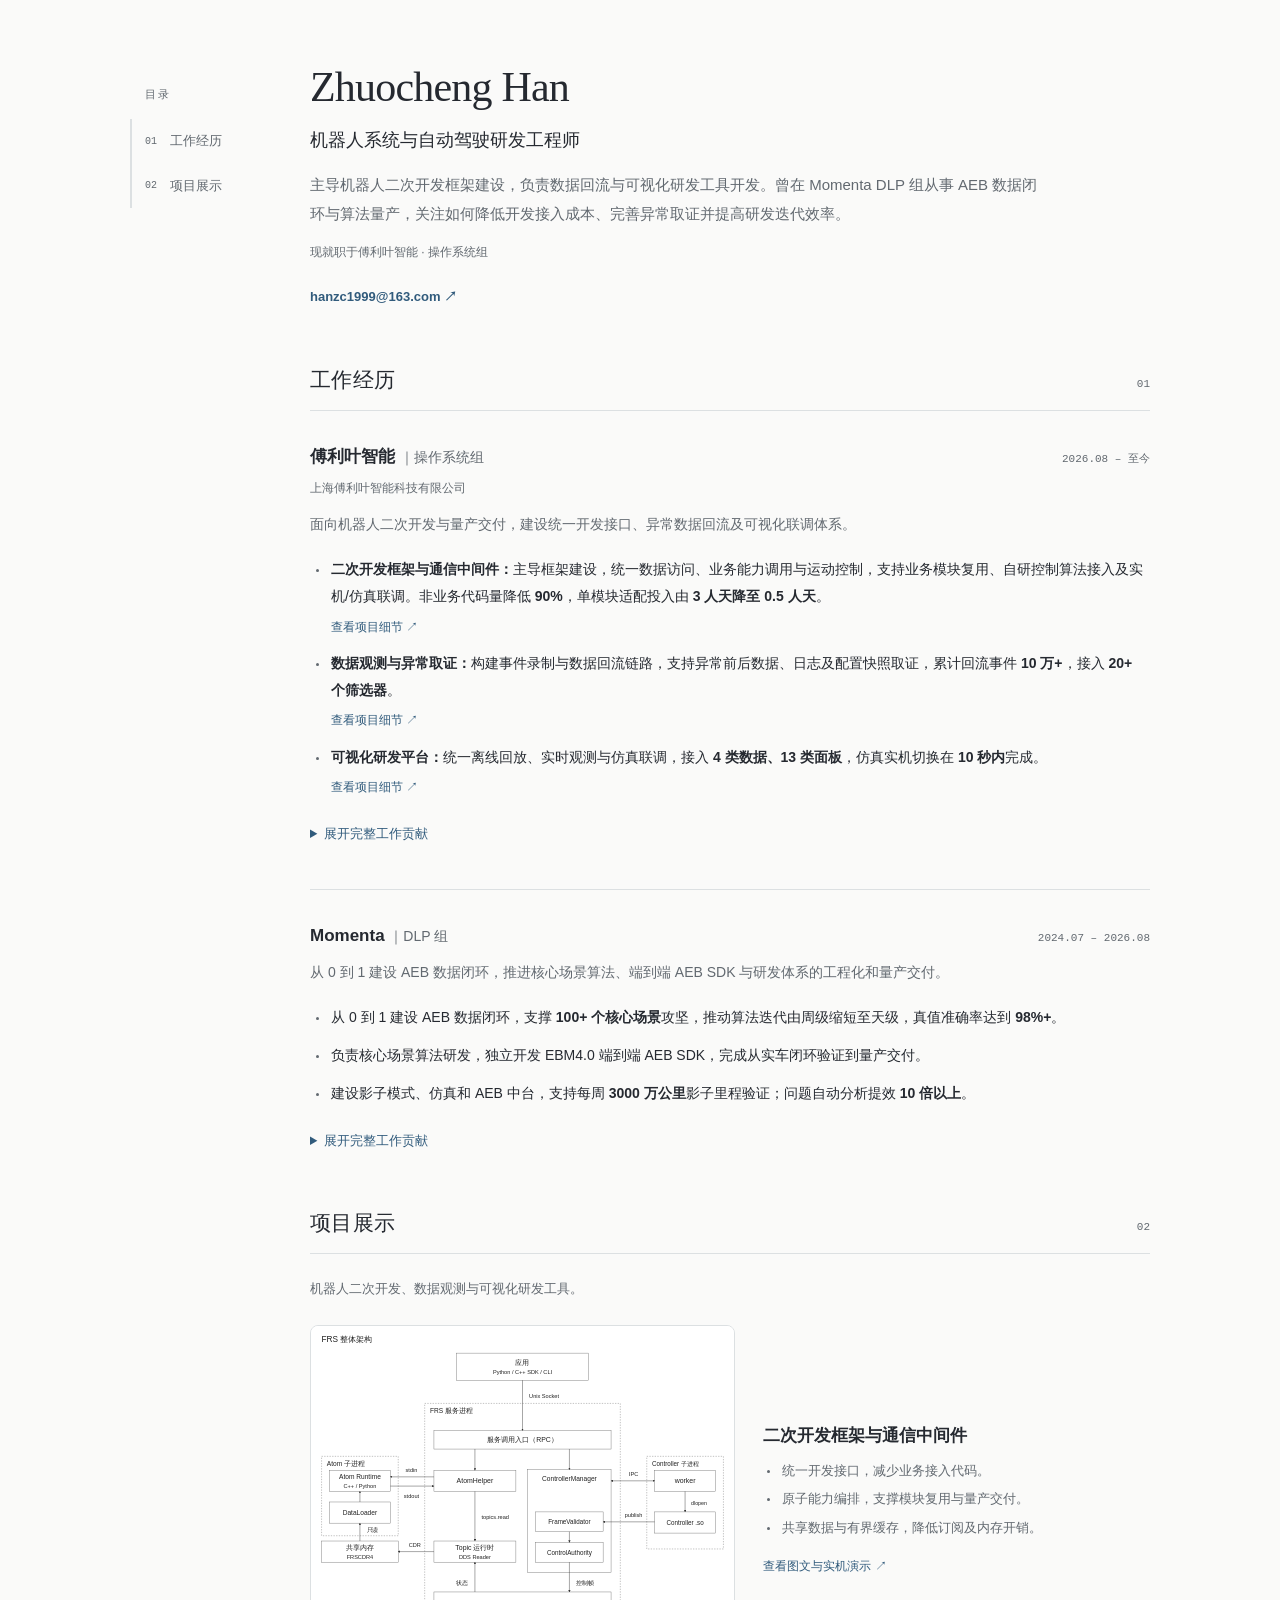
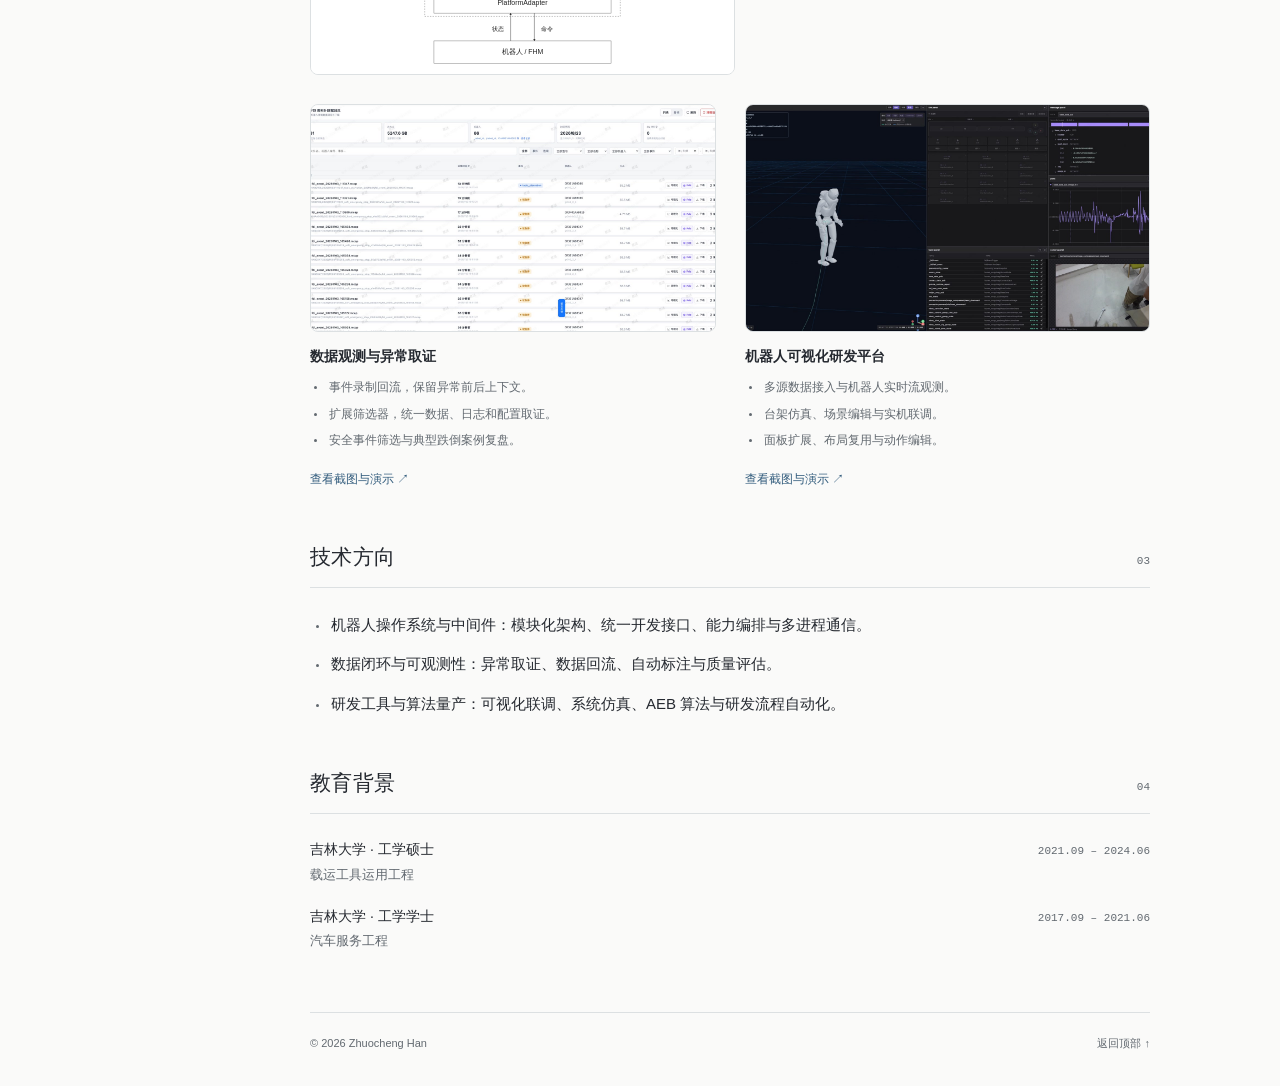
==== commit 63c70570: "Organize project showcases by resume contributions" ====
--- a/index.html
+++ b/index.html
@@ -10,7 +10,7 @@
   <meta property="og:description" content="Zhuocheng Han，机器人系统与自动驾驶研发工程师。二次开发框架、数据观测与异常取证、可视化研发平台，以及 Momenta AEB 数据闭环与量产经历。">
   <meta property="og:type" content="website">
   <link rel="icon" href="favicon.svg" type="image/svg+xml">
-  <link rel="stylesheet" href="style.css">
+  <link rel="stylesheet" href="style.css?v=5552ed72">
   <script src="navigation.js" defer></script>
 <link rel="canonical" href="https://ganboyu1999.github.io/">
 <meta property="og:locale" content="zh_CN">
@@ -138,19 +138,19 @@
 <a class="work-image-link" href="frs.html#project-works" aria-label="查看二次开发框架图文介绍"><img class="work-image" src="assets/frs-module-integration.svg" width="1280" height="1052" loading="lazy" alt="开发者文档中的整体架构图，呈现应用、业务模块、控制器和机器人系统之间的关系"></a>
 <div>
 <h3><a href="frs.html">二次开发框架与通信中间件</a></h3>
-<p>统一开发入口，支持业务能力复用、自研运动算法接入与实机/仿真联合开发。</p>
+<ul class="work-points"><li>统一开发接口，减少业务接入代码。</li><li>原子能力编排，支撑模块复用与量产交付。</li><li>共享数据与有界缓存，降低订阅及内存开销。</li></ul>
 <a href="frs.html#project-works">查看图文与实机演示 <span aria-hidden="true">↗</span></a>
 </div></article><article class="work-item" id="work-fdi">
 <a class="work-image-link" href="fdi.html#project-works" aria-label="查看数据观测与异常取证项目展示"><img class="work-image" src="assets/fdi-data-library.jpg" width="1600" height="836" loading="lazy" alt="机器人异常事件数据回流平台的统计、筛选与事件列表"></a>
 <div>
 <h3><a href="fdi.html">数据观测与异常取证</a></h3>
-<p>异常事件集中回流、分类检索与可视化复盘，贯通数据获取和问题追溯。</p>
+<ul class="work-points"><li>事件录制回流，保留异常前后上下文。</li><li>扩展筛选器，统一数据、日志和配置取证。</li><li>安全事件筛选与典型跌倒案例复盘。</li></ul>
 <a href="fdi.html#project-works">查看截图与演示 <span aria-hidden="true">↗</span></a>
 </div></article><article class="work-item" id="work-fviz">
 <a class="work-image-link" href="fviz.html#project-works" aria-label="查看机器人可视化研发平台项目展示"><img class="work-image" src="assets/fviz-analysis-workbench.jpg" width="1600" height="820" loading="lazy" alt="机器人三维姿态、曲线、消息与相机图像联动展示的研发工作台"></a>
 <div>
 <h3><a href="fviz.html">机器人可视化研发平台</a></h3>
-<p>多面板联动分析、动作编辑、场景搭建与台架仿真的实际操作演示。</p>
+<ul class="work-points"><li>多源数据接入与机器人实时流观测。</li><li>台架仿真、场景编辑与实机联调。</li><li>面板扩展、布局复用与动作编辑。</li></ul>
 <a href="fviz.html#project-works">查看截图与演示 <span aria-hidden="true">↗</span></a>
 </div></article>
 </div></section><section aria-labelledby="技术方向-title"><div class="section-heading">
--- a/style.css
+++ b/style.css
@@ -188,3 +188,24 @@
 @media (max-width: 640px) { .home { padding-left: 22px; } }
 @media (max-width: 360px) { .home { padding-left: 18px; } }
 @media print { .home { max-width: none; padding: 0; } .side-nav, .mobile-directory { display: none; } }
+
+.work-points { margin: 8px 0 12px; padding-left: 17px; color: var(--muted); font-size: 12px; line-height: 1.8; }
+.work-points li { margin-bottom: 5px; }
+#work-frs .work-points { font-size: 13px; }
+.showcase-nav { display: flex; flex-wrap: wrap; gap: 8px 24px; font-size: 12px; }
+.showcase-nav a { display: inline-flex; align-items: baseline; gap: 8px; }
+.showcase-nav a > span { font-family: var(--mono); font-size: 10px; color: var(--muted); }
+.showcase-group { margin-top: 44px; padding-top: 30px; border-top: 1px solid var(--rule); }
+.showcase-group-heading { display: flex; align-items: baseline; gap: 14px; margin-bottom: 14px; }
+.showcase-group-heading h3 { font-size: 18px; line-height: 1.7; }
+.showcase-contributions { margin-bottom: 0; }
+.showcase-contributions li { margin-bottom: 8px; }
+.showcase-group .project-showcase figcaption { display: block; }
+.showcase-group .project-showcase h4 { margin: 0 0 6px; font-size: 15px; }
+.showcase-group .project-showcase[id] { scroll-margin-top: 12px; }
+@media (max-width: 640px) {
+ .showcase-nav { gap: 8px 16px; }
+ .showcase-group { margin-top: 32px; padding-top: 24px; }
+ .showcase-group-heading { gap: 10px; }
+ .showcase-group-heading h3 { font-size: 16px; }
+}
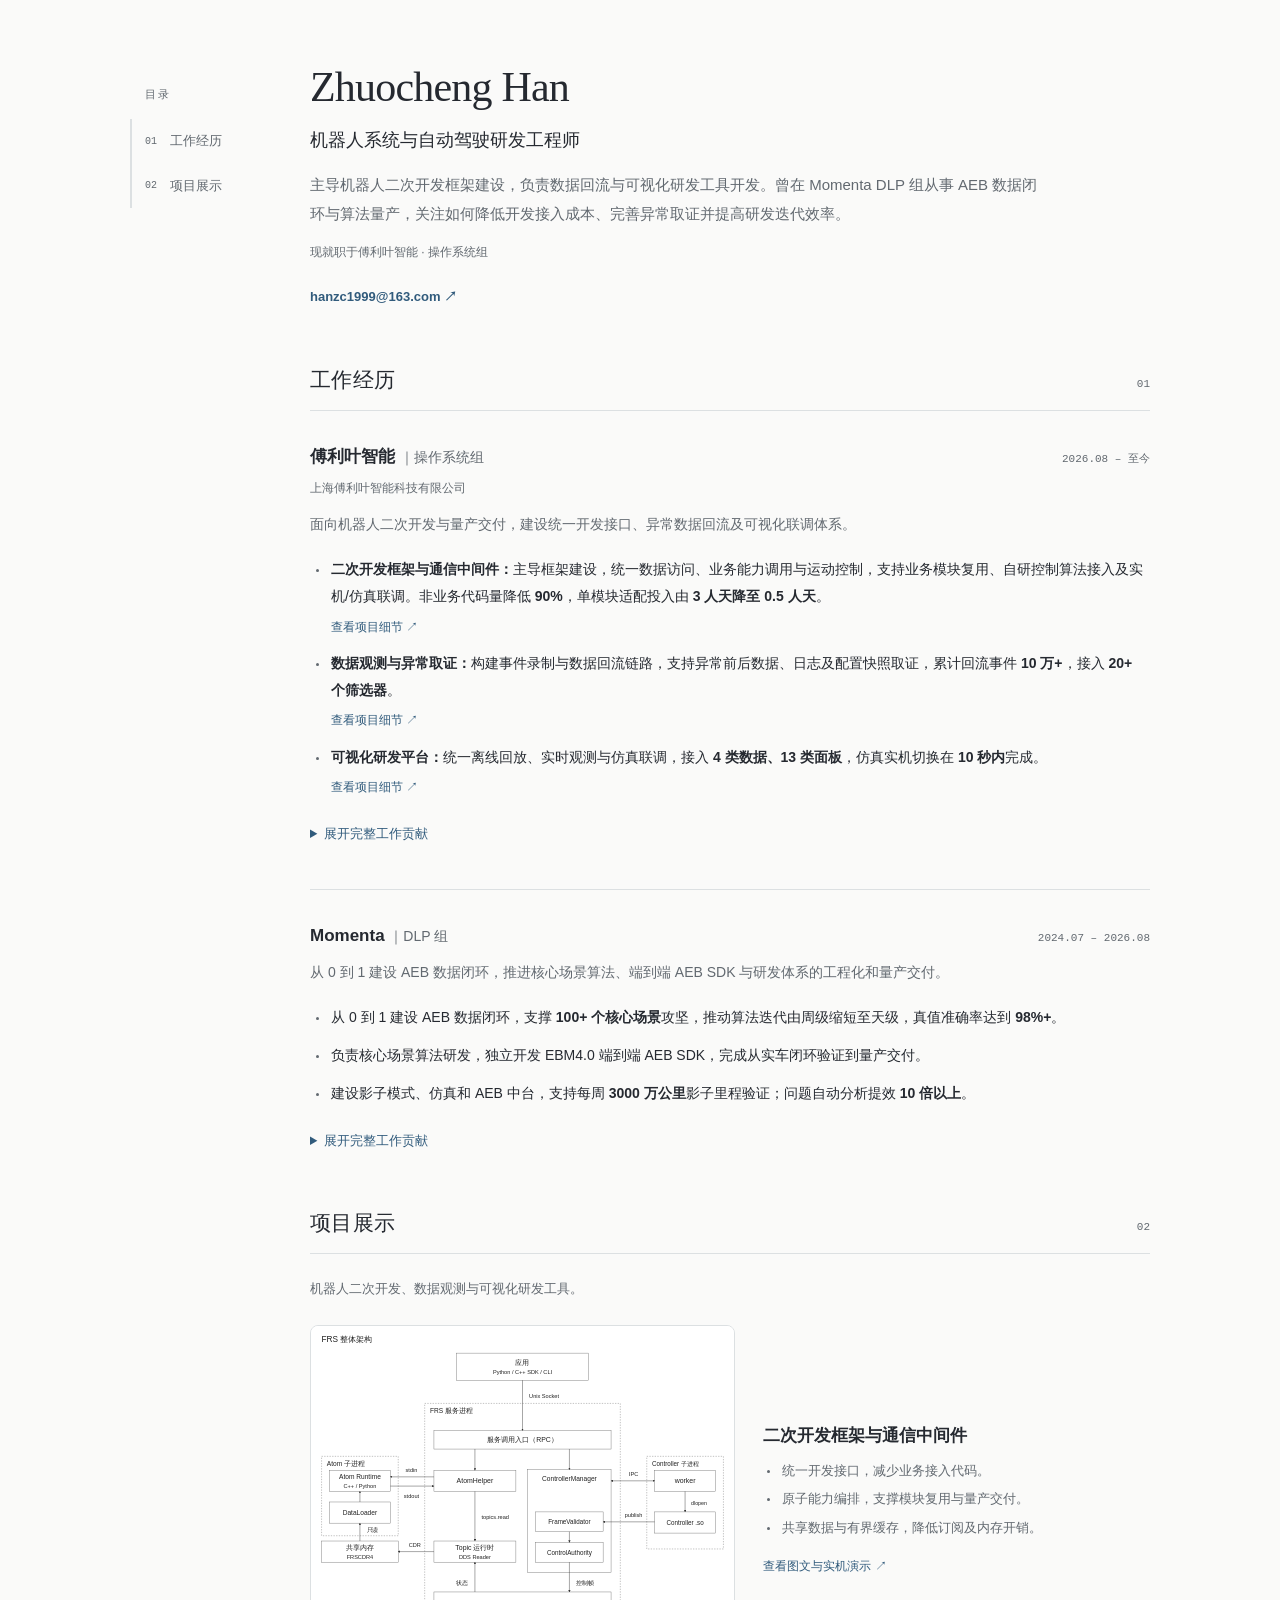
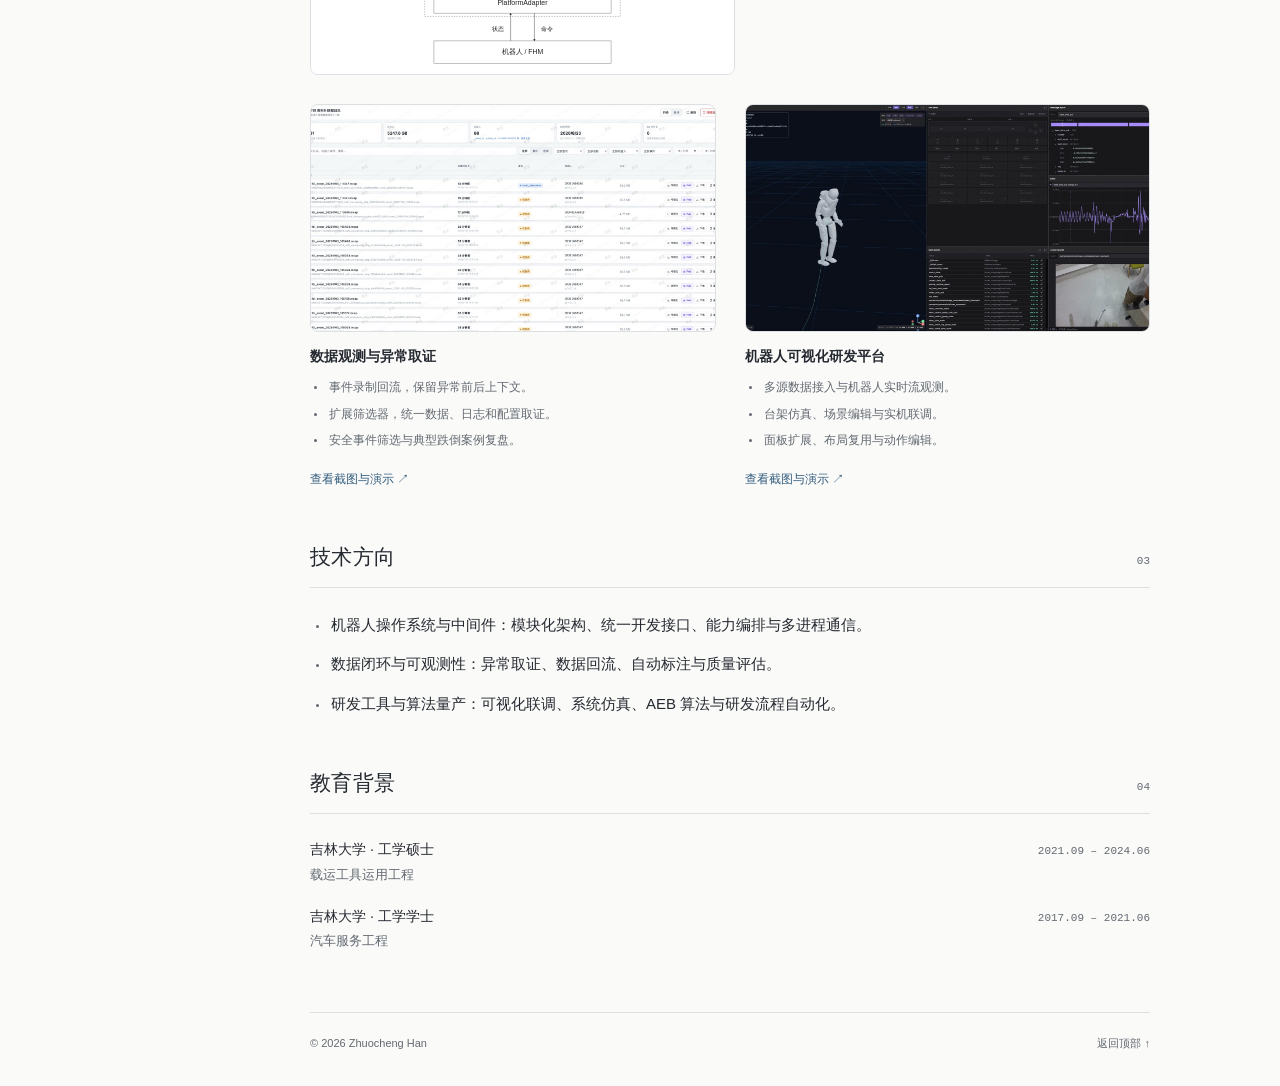
==== commit f8982a91: "Remove floating feedback overlay from project screenshots" ====
--- a/index.html
+++ b/index.html
@@ -141,7 +141,7 @@
 <ul class="work-points"><li>统一开发接口，减少业务接入代码。</li><li>原子能力编排，支撑模块复用与量产交付。</li><li>共享数据与有界缓存，降低订阅及内存开销。</li></ul>
 <a href="frs.html#project-works">查看图文与实机演示 <span aria-hidden="true">↗</span></a>
 </div></article><article class="work-item" id="work-fdi">
-<a class="work-image-link" href="fdi.html#project-works" aria-label="查看数据观测与异常取证项目展示"><img class="work-image" src="assets/fdi-data-library.jpg" width="1600" height="836" loading="lazy" alt="机器人异常事件数据回流平台的统计、筛选与事件列表"></a>
+<a class="work-image-link" href="fdi.html#project-works" aria-label="查看数据观测与异常取证项目展示"><img class="work-image" src="assets/fdi-data-library-clean.png" width="1600" height="836" loading="lazy" alt="机器人异常事件数据回流平台的统计、筛选与事件列表"></a>
 <div>
 <h3><a href="fdi.html">数据观测与异常取证</a></h3>
 <ul class="work-points"><li>事件录制回流，保留异常前后上下文。</li><li>扩展筛选器，统一数据、日志和配置取证。</li><li>安全事件筛选与典型跌倒案例复盘。</li></ul>
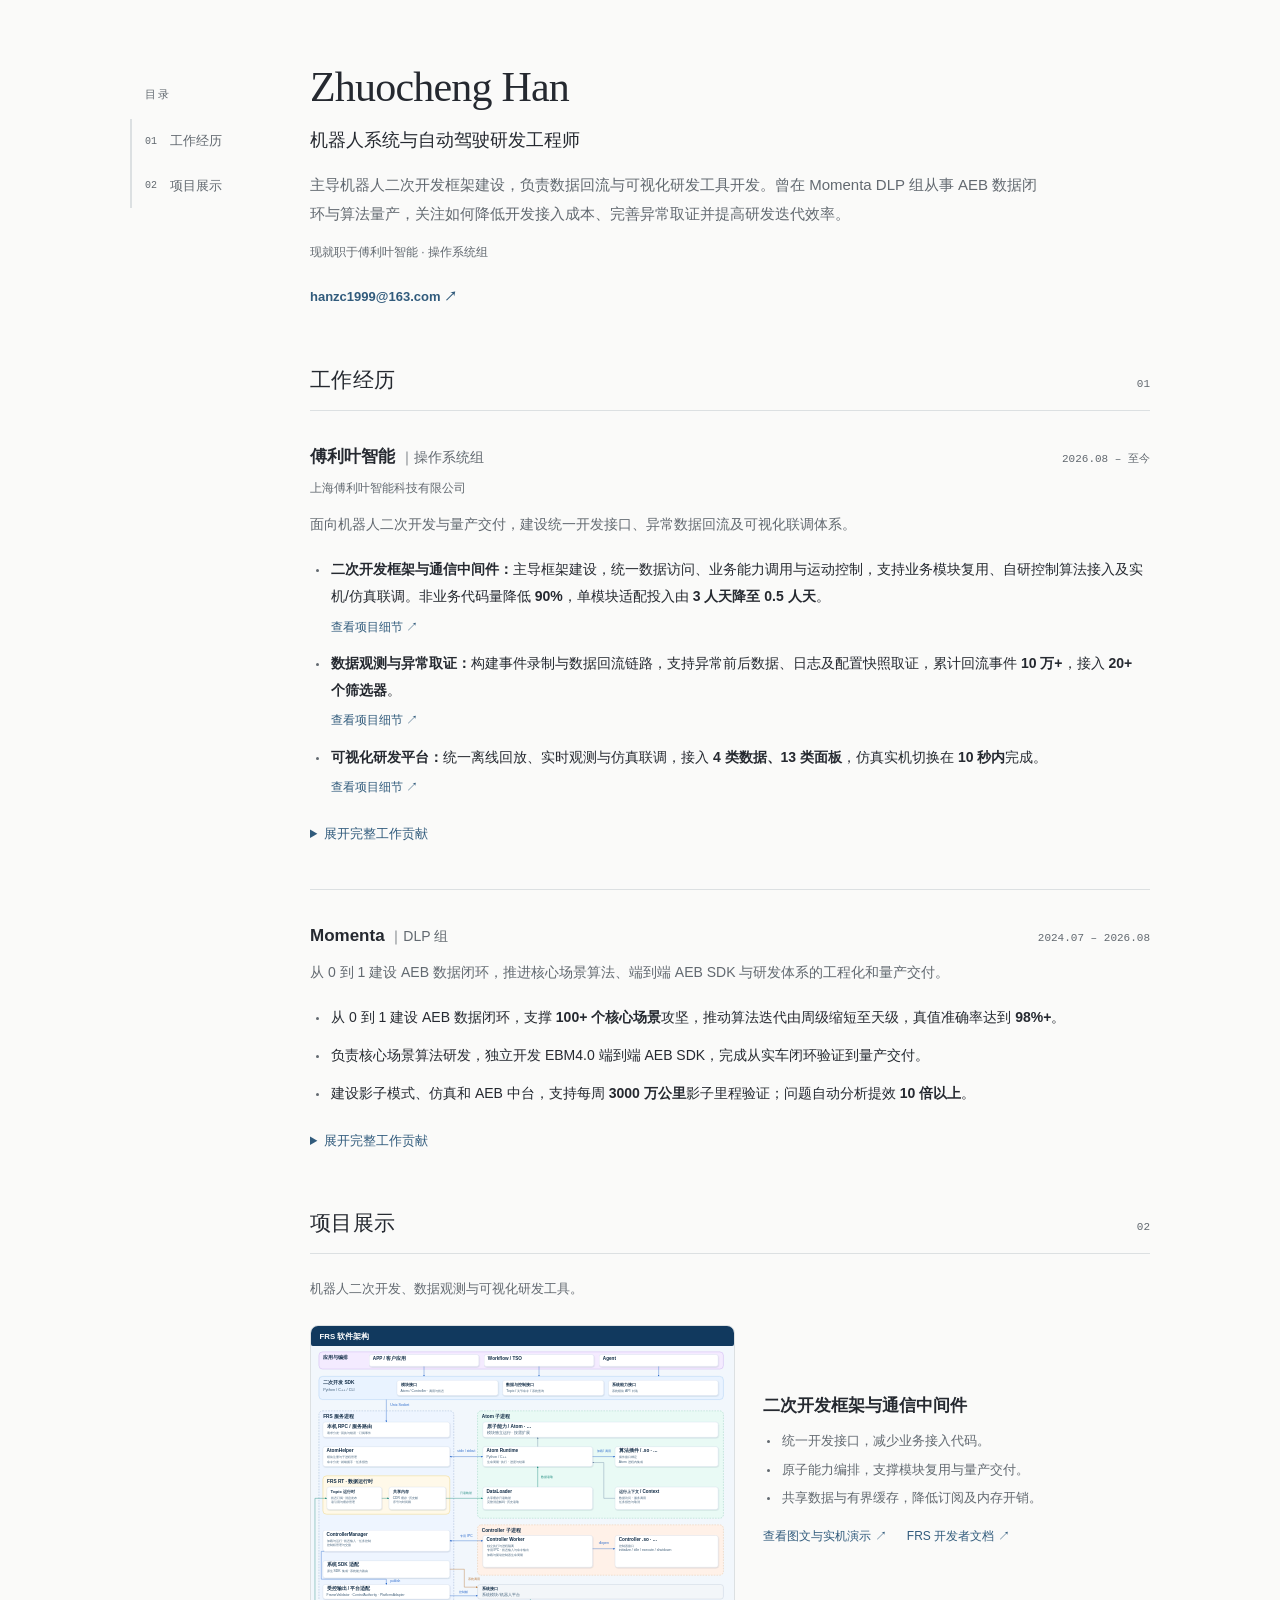
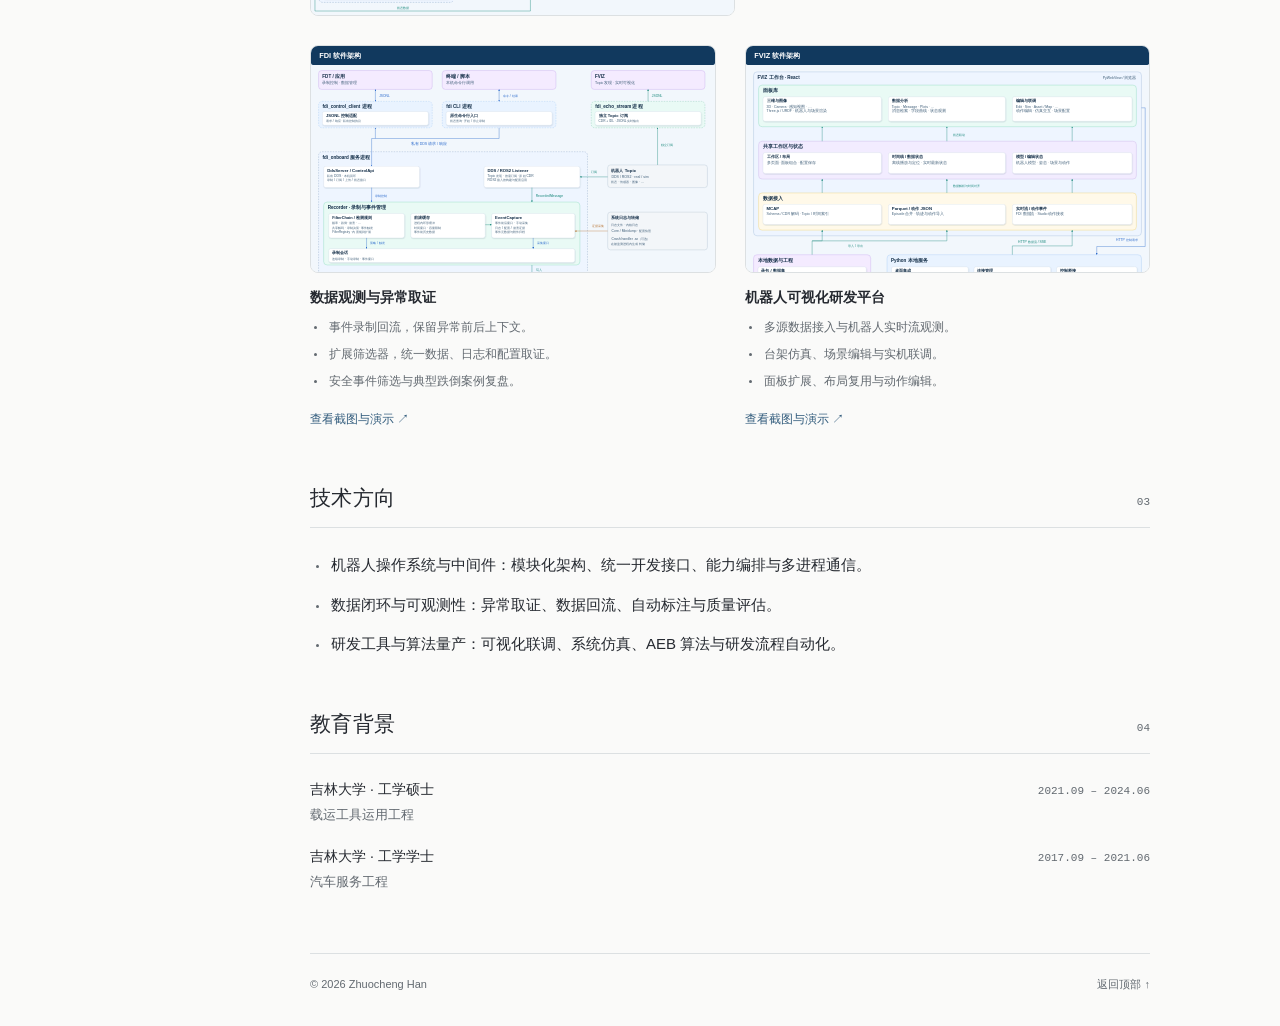
==== commit e50383fd: "Update architecture diagrams and publish FRS developer docs" ====
--- a/index.html
+++ b/index.html
@@ -10,7 +10,7 @@
   <meta property="og:description" content="Zhuocheng Han，机器人系统与自动驾驶研发工程师。二次开发框架、数据观测与异常取证、可视化研发平台，以及 Momenta AEB 数据闭环与量产经历。">
   <meta property="og:type" content="website">
   <link rel="icon" href="favicon.svg" type="image/svg+xml">
-  <link rel="stylesheet" href="style.css?v=5552ed72">
+  <link rel="stylesheet" href="style.css?v=20261110">
   <script src="navigation.js" defer></script>
 <link rel="canonical" href="https://ganboyu1999.github.io/">
 <meta property="og:locale" content="zh_CN">
@@ -135,19 +135,20 @@
 <p class="section-note">机器人二次开发、数据观测与可视化研发工具。</p>
 <div class="works-grid">
 <article class="work-item" id="work-frs">
-<a class="work-image-link" href="frs.html#project-works" aria-label="查看二次开发框架图文介绍"><img class="work-image" src="assets/frs-module-integration.svg" width="1280" height="1052" loading="lazy" alt="开发者文档中的整体架构图，呈现应用、业务模块、控制器和机器人系统之间的关系"></a>
+<a class="work-image-link" href="frs.html#project-works" aria-label="查看二次开发框架图文介绍"><img class="work-image" src="assets/frs-module-integration.svg?v=20261110" width="3200" height="2180" loading="lazy" alt="FRS 二次开发 SDK、模块运行框架与 RT，包含共享内存、插件集成和进程边界"></a>
 <div>
 <h3><a href="frs.html">二次开发框架与通信中间件</a></h3>
 <ul class="work-points"><li>统一开发接口，减少业务接入代码。</li><li>原子能力编排，支撑模块复用与量产交付。</li><li>共享数据与有界缓存，降低订阅及内存开销。</li></ul>
 <a href="frs.html#project-works">查看图文与实机演示 <span aria-hidden="true">↗</span></a>
+<a class="work-doc-link" href="frs/">FRS 开发者文档 <span aria-hidden="true">↗</span></a>
 </div></article><article class="work-item" id="work-fdi">
-<a class="work-image-link" href="fdi.html#project-works" aria-label="查看数据观测与异常取证项目展示"><img class="work-image" src="assets/fdi-data-library-clean.png" width="1600" height="836" loading="lazy" alt="机器人异常事件数据回流平台的统计、筛选与事件列表"></a>
+<a class="work-image-link" href="fdi.html#project-works" aria-label="查看数据观测与异常取证项目展示"><img class="work-image" src="assets/fdi-software-architecture.svg?v=20261110" width="3200" height="2630" loading="lazy" alt="FDI 控制、事件录制、实时流与上传架构"></a>
 <div>
 <h3><a href="fdi.html">数据观测与异常取证</a></h3>
 <ul class="work-points"><li>事件录制回流，保留异常前后上下文。</li><li>扩展筛选器，统一数据、日志和配置取证。</li><li>安全事件筛选与典型跌倒案例复盘。</li></ul>
 <a href="fdi.html#project-works">查看截图与演示 <span aria-hidden="true">↗</span></a>
 </div></article><article class="work-item" id="work-fviz">
-<a class="work-image-link" href="fviz.html#project-works" aria-label="查看机器人可视化研发平台项目展示"><img class="work-image" src="assets/fviz-analysis-workbench.jpg" width="1600" height="820" loading="lazy" alt="机器人三维姿态、曲线、消息与相机图像联动展示的研发工作台"></a>
+<a class="work-image-link" href="fviz.html#project-works" aria-label="查看机器人可视化研发平台项目展示"><img class="work-image" src="assets/fviz-software-architecture.svg?v=20261110" width="3200" height="2680" loading="lazy" alt="FVIZ 工作台、本地服务及机器人数据与控制链路架构"></a>
 <div>
 <h3><a href="fviz.html">机器人可视化研发平台</a></h3>
 <ul class="work-points"><li>多源数据接入与机器人实时流观测。</li><li>台架仿真、场景编辑与实机联调。</li><li>面板扩展、布局复用与动作编辑。</li></ul>
--- a/style.css
+++ b/style.css
@@ -209,3 +209,7 @@
  .showcase-group-heading { gap: 10px; }
  .showcase-group-heading h3 { font-size: 16px; }
 }
+
+.project-resources { display: flex; flex-wrap: wrap; gap: 12px 24px; margin: 24px 0 0; font-size: 14px; }
+.work-doc-link { display: inline-block; margin-left: 16px; }
+.detail-page .page-nav { overflow-x: auto; scrollbar-width: none; }
